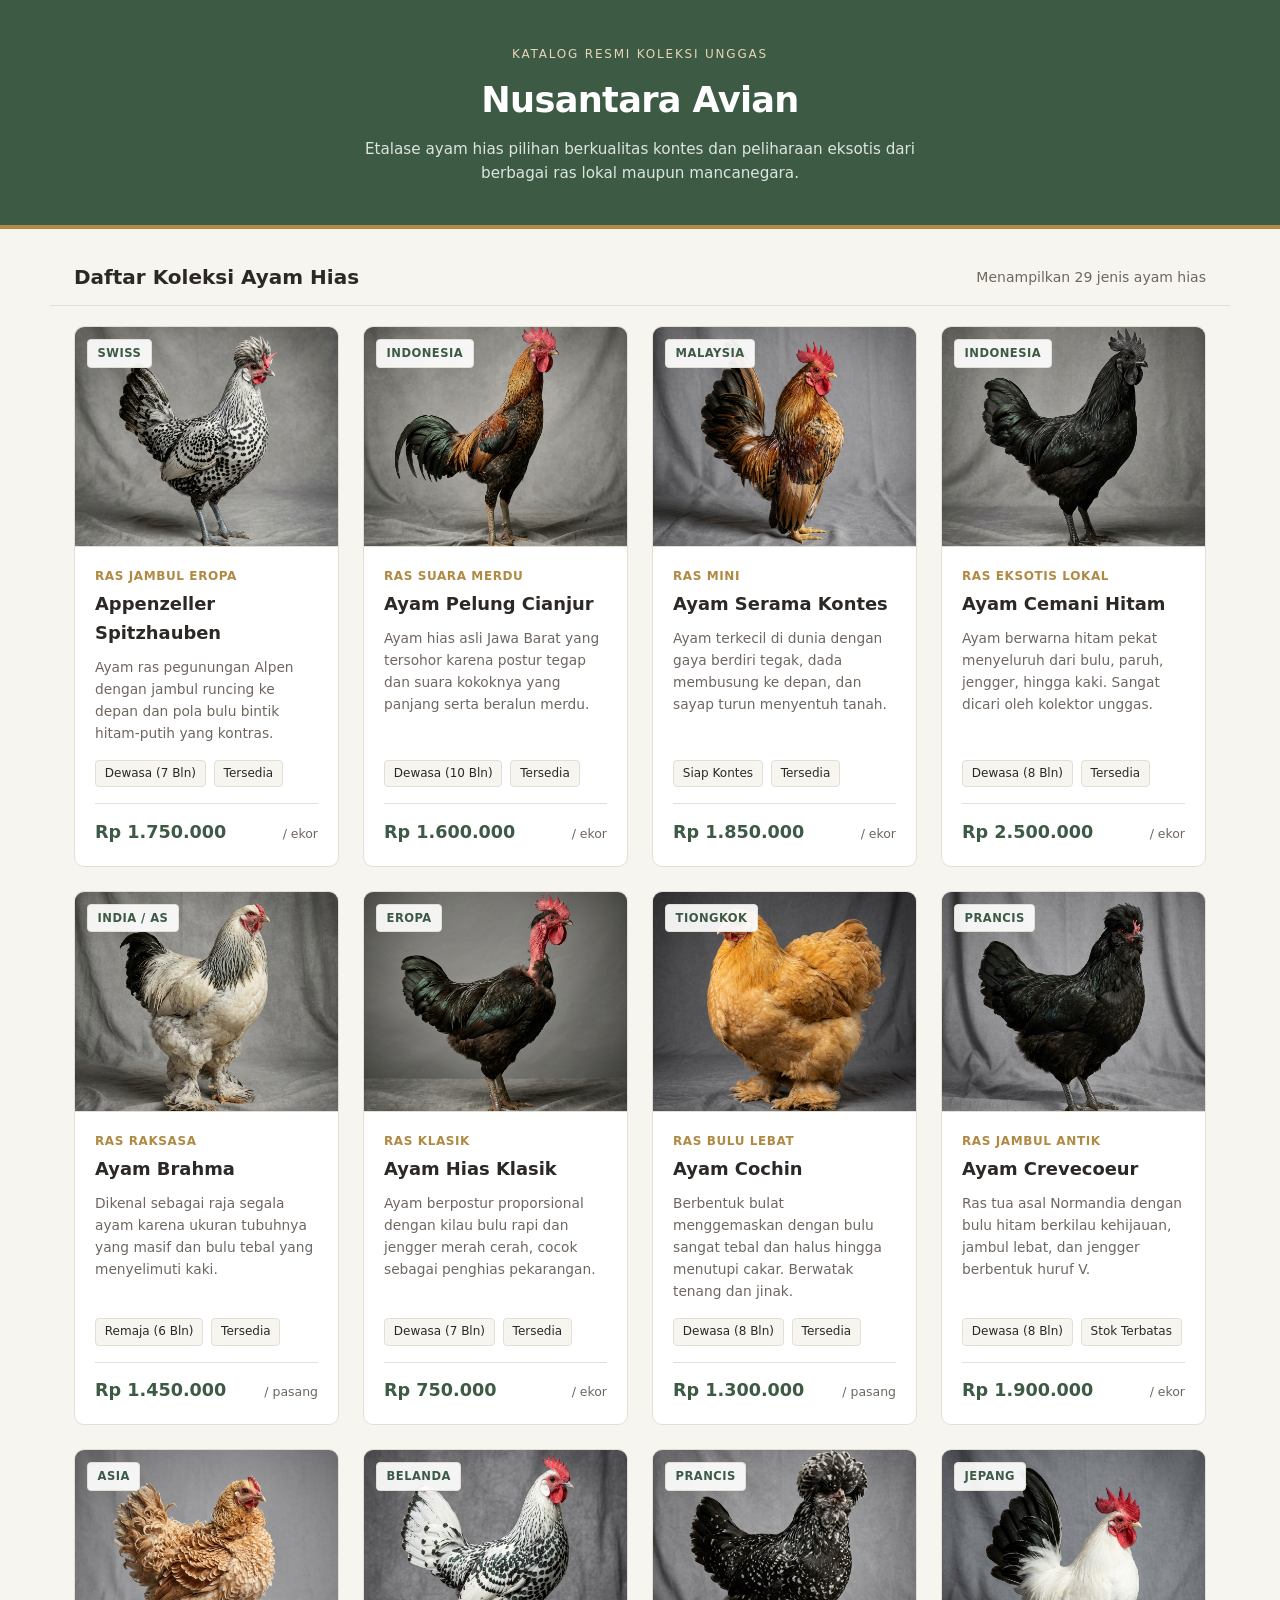
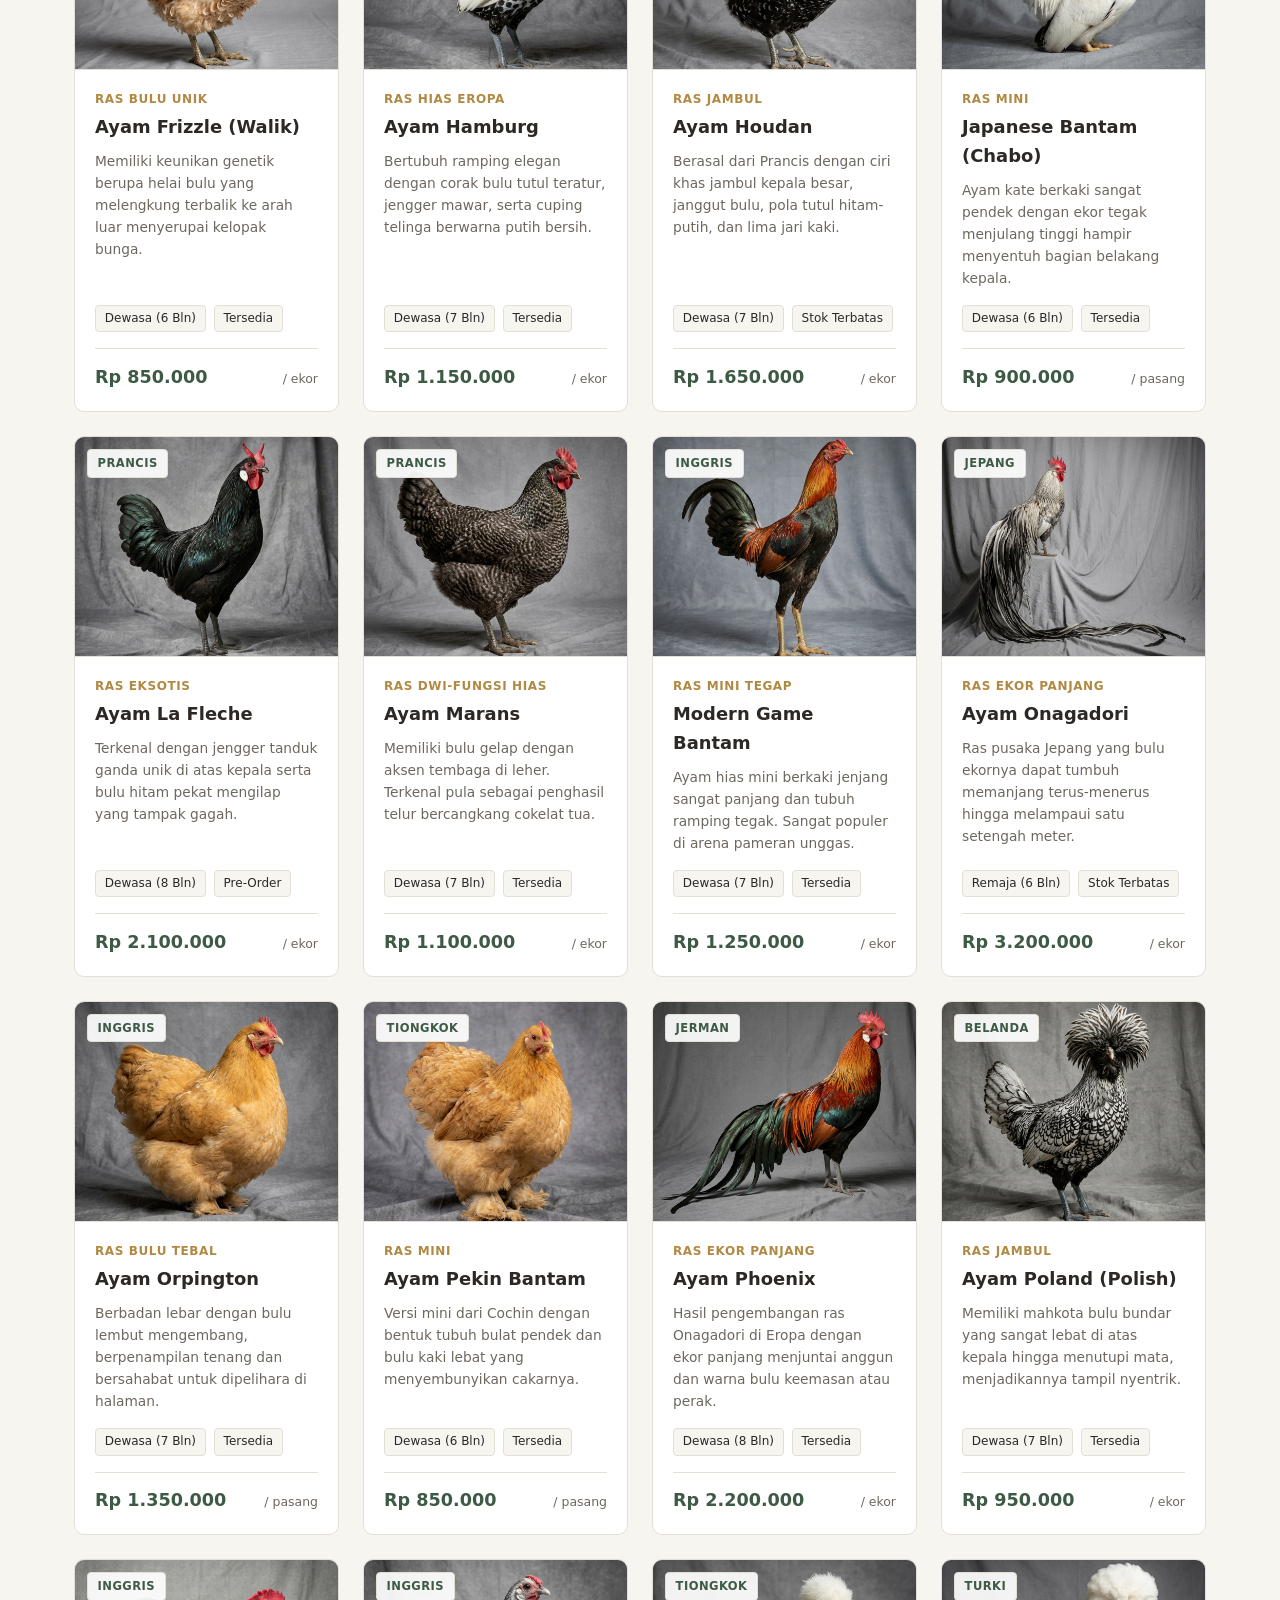
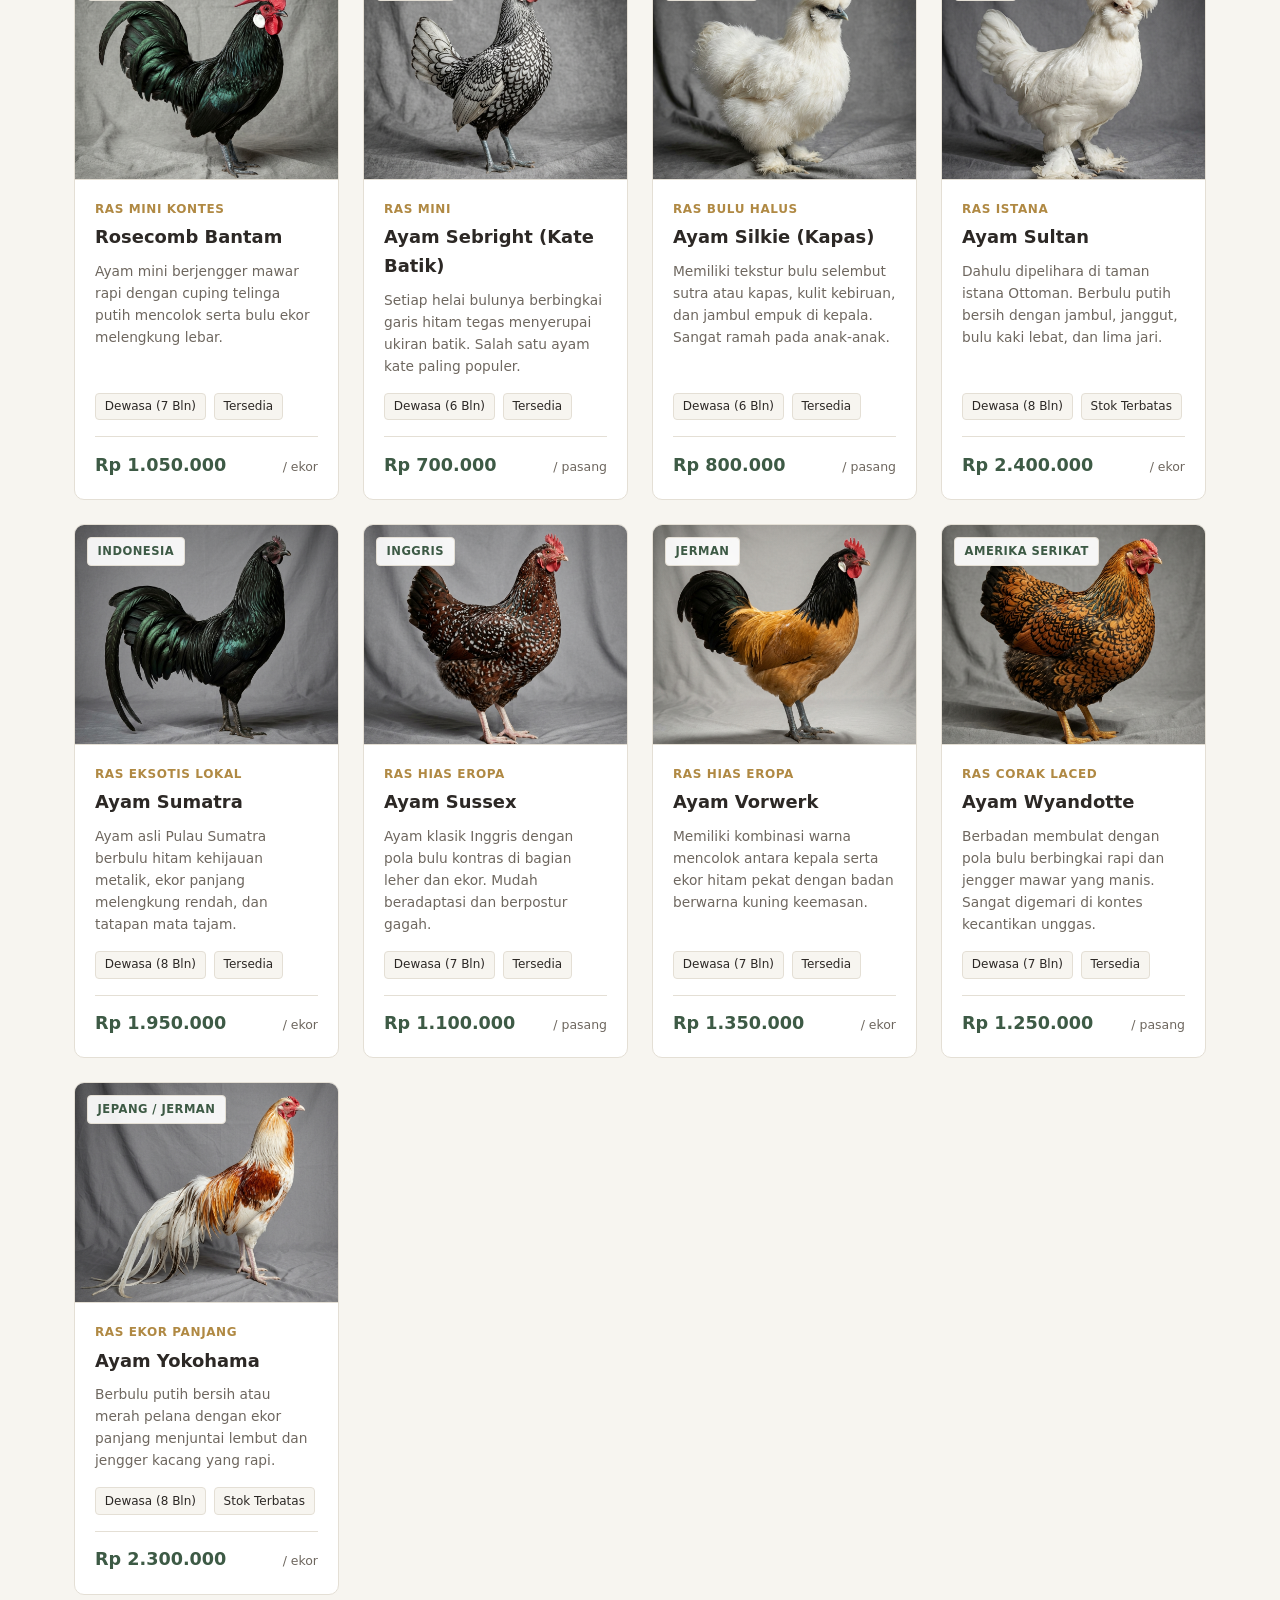
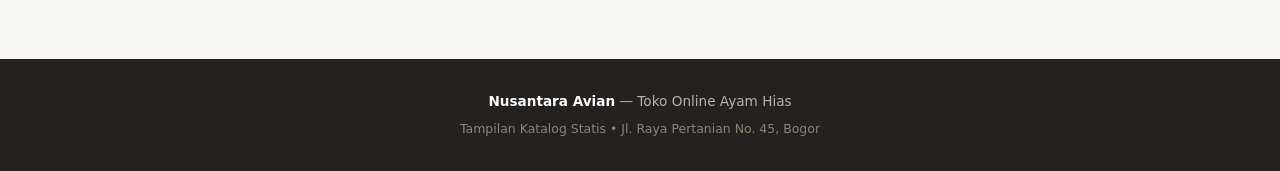
==== index.html @ 7c55c305 "Add files via upload" ====
<!DOCTYPE html>
<html lang="id">
<head>
  <meta charset="UTF-8">
  <meta name="viewport" content="width=device-width, initial-scale=1.0">
  <title>Nusantara Avian — Katalog Ayam Hias</title>
  <style>
    :root {
      --bg-page: #f7f5f0;
      --bg-card: #ffffff;
      --text-main: #2c2825;
      --text-muted: #6e675f;
      --accent: #3d5a45;
      --gold: #b08943;
      --border: #e4dfd5;
    }

    * {
      box-sizing: border-box;
      margin: 0;
      padding: 0;
    }

    body {
      font-family: system-ui, -apple-system, "Segoe UI", Roboto, Helvetica, Arial, sans-serif;
      background-color: var(--bg-page);
      color: var(--text-main);
      line-height: 1.6;
    }

    header {
      background-color: var(--accent);
      color: #ffffff;
      padding: 2.5rem 1.5rem;
      text-align: center;
      border-bottom: 4px solid var(--gold);
    }

    .brand-tag {
      display: inline-block;
      font-size: 0.75rem;
      letter-spacing: 0.15em;
      text-transform: uppercase;
      color: #e6d5b8;
      margin-bottom: 0.5rem;
    }

    header h1 {
      font-size: 2.2rem;
      font-weight: 700;
      letter-spacing: -0.02em;
      margin-bottom: 0.5rem;
    }

    header p {
      max-width: 620px;
      margin: 0 auto;
      font-size: 0.95rem;
      color: #dce5de;
    }

    .catalog-meta {
      max-width: 1180px;
      margin: 2rem auto 1.25rem;
      padding: 0 1.5rem 0.75rem;
      display: flex;
      justify-content: space-between;
      align-items: center;
      flex-wrap: wrap;
      gap: 0.5rem;
      border-bottom: 1px solid var(--border);
    }

    .catalog-meta h2 {
      font-size: 1.25rem;
      font-weight: 600;
      color: var(--text-main);
    }

    .catalog-count {
      font-size: 0.875rem;
      color: var(--text-muted);
    }

    main {
      max-width: 1180px;
      margin: 0 auto 4rem;
      padding: 0 1.5rem;
    }

    .catalog-grid {
      display: grid;
      grid-template-columns: repeat(auto-fill, minmax(260px, 1fr));
      gap: 1.5rem;
    }

    .card {
      background-color: var(--bg-card);
      border: 1px solid var(--border);
      border-radius: 10px;
      overflow: hidden;
      display: flex;
      flex-direction: column;
    }

    .card-image {
      height: 220px;
      background-color: #eceae4;
      position: relative;
      border-bottom: 1px solid var(--border);
      overflow: hidden;
    }

    .card-image img {
      width: 100%;
      height: 100%;
      object-fit: cover;
      object-position: center;
      display: block;
    }

    .badge-origin {
      position: absolute;
      top: 12px;
      left: 12px;
      background-color: rgba(255, 255, 255, 0.92);
      color: var(--accent);
      font-size: 0.72rem;
      font-weight: 600;
      padding: 0.25rem 0.6rem;
      border-radius: 4px;
      border: 1px solid var(--border);
      text-transform: uppercase;
      letter-spacing: 0.04em;
    }

    .card-body {
      padding: 1.25rem;
      display: flex;
      flex-direction: column;
      flex-grow: 1;
    }

    .card-category {
      font-size: 0.75rem;
      color: var(--gold);
      font-weight: 600;
      text-transform: uppercase;
      letter-spacing: 0.05em;
      margin-bottom: 0.25rem;
    }

    .card-title {
      font-size: 1.12rem;
      font-weight: 700;
      color: var(--text-main);
      margin-bottom: 0.5rem;
    }

    .card-desc {
      font-size: 0.86rem;
      color: var(--text-muted);
      margin-bottom: 1rem;
      flex-grow: 1;
    }

    .card-specs {
      display: flex;
      gap: 0.5rem;
      flex-wrap: wrap;
      margin-bottom: 1rem;
    }

    .spec-pill {
      font-size: 0.75rem;
      background-color: var(--bg-page);
      color: var(--text-main);
      padding: 0.2rem 0.55rem;
      border-radius: 4px;
      border: 1px solid var(--border);
    }

    .card-footer {
      padding-top: 0.85rem;
      border-top: 1px solid var(--border);
      display: flex;
      justify-content: space-between;
      align-items: baseline;
    }

    .price {
      font-size: 1.1rem;
      font-weight: 700;
      color: var(--accent);
    }

    .unit {
      font-size: 0.78rem;
      color: var(--text-muted);
    }

    footer {
      background-color: #24211e;
      color: #b8b2a8;
      text-align: center;
      padding: 2rem 1.5rem;
      font-size: 0.85rem;
    }

    footer strong {
      color: #ffffff;
    }

    .footer-note {
      margin-top: 0.4rem;
      font-size: 0.78rem;
      color: #8a8378;
    }
  </style>
</head>
<body>

  <header>
    <span class="brand-tag">Katalog Resmi Koleksi Unggas</span>
    <h1>Nusantara Avian</h1>
    <p>Etalase ayam hias pilihan berkualitas kontes dan peliharaan eksotis dari berbagai ras lokal maupun mancanegara.</p>
  </header>

  <section class="catalog-meta">
    <h2>Daftar Koleksi Ayam Hias</h2>
    <span class="catalog-count" id="total-produk"></span>
  </section>

  <main>
    <div class="catalog-grid" id="catalog-container"></div>
  </main>

  <footer>
    <p><strong>Nusantara Avian</strong> — Toko Online Ayam Hias</p>
    <p class="footer-note">Tampilan Katalog Statis &bull; Jl. Raya Pertanian No. 45, Bogor</p>
  </footer>

  <script>
    const daftarAyamHias = [
      {
        nama: "Appenzeller Spitzhauben",
        gambar: "ayam/Appenzeller_Spitzhauben_chicken_…_af2cc71d.jpg",
        kategori: "Ras Jambul Eropa",
        asal: "Swiss",
        deskripsi: "Ayam ras pegunungan Alpen dengan jambul runcing ke depan dan pola bulu bintik hitam-putih yang kontras.",
        usia: "Dewasa (7 Bln)",
        status: "Tersedia",
        harga: "Rp 1.750.000",
        satuan: "/ ekor"
      },
      {
        nama: "Ayam Pelung Cianjur",
        gambar: "ayam/Ayam_Pelung_chicken_standing_f7756c4a.jpg",
        kategori: "Ras Suara Merdu",
        asal: "Indonesia",
        deskripsi: "Ayam hias asli Jawa Barat yang tersohor karena postur tegap dan suara kokoknya yang panjang serta beralun merdu.",
        usia: "Dewasa (10 Bln)",
        status: "Tersedia",
        harga: "Rp 1.600.000",
        satuan: "/ ekor"
      },
      {
        nama: "Ayam Serama Kontes",
        gambar: "ayam/Ayam_Serama_chicken_standing_ba8f9659.jpg",
        kategori: "Ras Mini",
        asal: "Malaysia",
        deskripsi: "Ayam terkecil di dunia dengan gaya berdiri tegak, dada membusung ke depan, dan sayap turun menyentuh tanah.",
        usia: "Siap Kontes",
        status: "Tersedia",
        harga: "Rp 1.850.000",
        satuan: "/ ekor"
      },
      {
        nama: "Ayam Cemani Hitam",
        gambar: "ayam/Black_chicken_standing_on_backdrop_4228c0c0.jpg",
        kategori: "Ras Eksotis Lokal",
        asal: "Indonesia",
        deskripsi: "Ayam berwarna hitam pekat menyeluruh dari bulu, paruh, jengger, hingga kaki. Sangat dicari oleh kolektor unggas.",
        usia: "Dewasa (8 Bln)",
        status: "Tersedia",
        harga: "Rp 2.500.000",
        satuan: "/ ekor"
      },
      {
        nama: "Ayam Brahma",
        gambar: "ayam/Brahma_chicken_standing_on_backdrop_fe1221f3.jpg",
        kategori: "Ras Raksasa",
        asal: "India / AS",
        deskripsi: "Dikenal sebagai raja segala ayam karena ukuran tubuhnya yang masif dan bulu tebal yang menyelimuti kaki.",
        usia: "Remaja (6 Bln)",
        status: "Tersedia",
        harga: "Rp 1.450.000",
        satuan: "/ pasang"
      },
      {
        nama: "Ayam Hias Klasik",
        gambar: "ayam/Chicken_standing_on_gray_studio_be7f3653.jpg",
        kategori: "Ras Klasik",
        asal: "Eropa",
        deskripsi: "Ayam berpostur proporsional dengan kilau bulu rapi dan jengger merah cerah, cocok sebagai penghias pekarangan.",
        usia: "Dewasa (7 Bln)",
        status: "Tersedia",
        harga: "Rp 750.000",
        satuan: "/ ekor"
      },
      {
        nama: "Ayam Cochin",
        gambar: "ayam/Cochin_chicken_standing_on_backdrop_905aa861.jpg",
        kategori: "Ras Bulu Lebat",
        asal: "Tiongkok",
        deskripsi: "Berbentuk bulat menggemaskan dengan bulu sangat tebal dan halus hingga menutupi cakar. Berwatak tenang dan jinak.",
        usia: "Dewasa (8 Bln)",
        status: "Tersedia",
        harga: "Rp 1.300.000",
        satuan: "/ pasang"
      },
      {
        nama: "Ayam Crevecoeur",
        gambar: "ayam/Crevecoeur_chicken_standing_on_b…_36de6414.jpg",
        kategori: "Ras Jambul Antik",
        asal: "Prancis",
        deskripsi: "Ras tua asal Normandia dengan bulu hitam berkilau kehijauan, jambul lebat, dan jengger berbentuk huruf V.",
        usia: "Dewasa (8 Bln)",
        status: "Stok Terbatas",
        harga: "Rp 1.900.000",
        satuan: "/ ekor"
      },
      {
        nama: "Ayam Frizzle (Walik)",
        gambar: "ayam/Frizzle_chicken_standing_on_back…_ed36e7e8.jpg",
        kategori: "Ras Bulu Unik",
        asal: "Asia",
        deskripsi: "Memiliki keunikan genetik berupa helai bulu yang melengkung terbalik ke arah luar menyerupai kelopak bunga.",
        usia: "Dewasa (6 Bln)",
        status: "Tersedia",
        harga: "Rp 850.000",
        satuan: "/ ekor"
      },
      {
        nama: "Ayam Hamburg",
        gambar: "ayam/Hamburg_chicken_standing_on_back…_de2f0001.jpg",
        kategori: "Ras Hias Eropa",
        asal: "Belanda",
        deskripsi: "Bertubuh ramping elegan dengan corak bulu tutul teratur, jengger mawar, serta cuping telinga berwarna putih bersih.",
        usia: "Dewasa (7 Bln)",
        status: "Tersedia",
        harga: "Rp 1.150.000",
        satuan: "/ ekor"
      },
      {
        nama: "Ayam Houdan",
        gambar: "ayam/Houdan_chicken_standing_on_backdrop_fb39032b.jpg",
        kategori: "Ras Jambul",
        asal: "Prancis",
        deskripsi: "Berasal dari Prancis dengan ciri khas jambul kepala besar, janggut bulu, pola tutul hitam-putih, dan lima jari kaki.",
        usia: "Dewasa (7 Bln)",
        status: "Stok Terbatas",
        harga: "Rp 1.650.000",
        satuan: "/ ekor"
      },
      {
        nama: "Japanese Bantam (Chabo)",
        gambar: "ayam/Japanese_Bantam_chicken_standing_6a88c6fb.jpg",
        kategori: "Ras Mini",
        asal: "Jepang",
        deskripsi: "Ayam kate berkaki sangat pendek dengan ekor tegak menjulang tinggi hampir menyentuh bagian belakang kepala.",
        usia: "Dewasa (6 Bln)",
        status: "Tersedia",
        harga: "Rp 900.000",
        satuan: "/ pasang"
      },
      {
        nama: "Ayam La Fleche",
        gambar: "ayam/La_Fleche_chicken_standing_5fbf721d.jpg",
        kategori: "Ras Eksotis",
        asal: "Prancis",
        deskripsi: "Terkenal dengan jengger tanduk ganda unik di atas kepala serta bulu hitam pekat mengilap yang tampak gagah.",
        usia: "Dewasa (8 Bln)",
        status: "Pre-Order",
        harga: "Rp 2.100.000",
        satuan: "/ ekor"
      },
      {
        nama: "Ayam Marans",
        gambar: "ayam/Marans_chicken_standing_on_backdrop_28b52463.jpg",
        kategori: "Ras Dwi-Fungsi Hias",
        asal: "Prancis",
        deskripsi: "Memiliki bulu gelap dengan aksen tembaga di leher. Terkenal pula sebagai penghasil telur bercangkang cokelat tua.",
        usia: "Dewasa (7 Bln)",
        status: "Tersedia",
        harga: "Rp 1.100.000",
        satuan: "/ ekor"
      },
      {
        nama: "Modern Game Bantam",
        gambar: "ayam/Modern_Game_Bantam_chicken_standing_9685a430.jpg",
        kategori: "Ras Mini Tegap",
        asal: "Inggris",
        deskripsi: "Ayam hias mini berkaki jenjang sangat panjang dan tubuh ramping tegak. Sangat populer di arena pameran unggas.",
        usia: "Dewasa (7 Bln)",
        status: "Tersedia",
        harga: "Rp 1.250.000",
        satuan: "/ ekor"
      },
      {
        nama: "Ayam Onagadori",
        gambar: "ayam/Onagadori_chicken_standing_on_fa…_83a2c9fa.jpg",
        kategori: "Ras Ekor Panjang",
        asal: "Jepang",
        deskripsi: "Ras pusaka Jepang yang bulu ekornya dapat tumbuh memanjang terus-menerus hingga melampaui satu setengah meter.",
        usia: "Remaja (6 Bln)",
        status: "Stok Terbatas",
        harga: "Rp 3.200.000",
        satuan: "/ ekor"
      },
      {
        nama: "Ayam Orpington",
        gambar: "ayam/Orpington_chicken_standing_on_ba…_8b96f05b.jpg",
        kategori: "Ras Bulu Tebal",
        asal: "Inggris",
        deskripsi: "Berbadan lebar dengan bulu lembut mengembang, berpenampilan tenang dan bersahabat untuk dipelihara di halaman.",
        usia: "Dewasa (7 Bln)",
        status: "Tersedia",
        harga: "Rp 1.350.000",
        satuan: "/ pasang"
      },
      {
        nama: "Ayam Pekin Bantam",
        gambar: "ayam/Pekin_Bantam_chicken_standing_on…_c1134d13.jpg",
        kategori: "Ras Mini",
        asal: "Tiongkok",
        deskripsi: "Versi mini dari Cochin dengan bentuk tubuh bulat pendek dan bulu kaki lebat yang menyembunyikan cakarnya.",
        usia: "Dewasa (6 Bln)",
        status: "Tersedia",
        harga: "Rp 850.000",
        satuan: "/ pasang"
      },
      {
        nama: "Ayam Phoenix",
        gambar: "ayam/Phoenix_chicken_standing_on_back…_5ef1bb52.jpg",
        kategori: "Ras Ekor Panjang",
        asal: "Jerman",
        deskripsi: "Hasil pengembangan ras Onagadori di Eropa dengan ekor panjang menjuntai anggun dan warna bulu keemasan atau perak.",
        usia: "Dewasa (8 Bln)",
        status: "Tersedia",
        harga: "Rp 2.200.000",
        satuan: "/ ekor"
      },
      {
        nama: "Ayam Poland (Polish)",
        gambar: "ayam/Polish_chicken_standing_in_studio_a593227c.jpg",
        kategori: "Ras Jambul",
        asal: "Belanda",
        deskripsi: "Memiliki mahkota bulu bundar yang sangat lebat di atas kepala hingga menutupi mata, menjadikannya tampil nyentrik.",
        usia: "Dewasa (7 Bln)",
        status: "Tersedia",
        harga: "Rp 950.000",
        satuan: "/ ekor"
      },
      {
        nama: "Rosecomb Bantam",
        gambar: "ayam/Rosecomb_Bantam_chicken_standing_c63c8542.jpg",
        kategori: "Ras Mini Kontes",
        asal: "Inggris",
        deskripsi: "Ayam mini berjengger mawar rapi dengan cuping telinga putih mencolok serta bulu ekor melengkung lebar.",
        usia: "Dewasa (7 Bln)",
        status: "Tersedia",
        harga: "Rp 1.050.000",
        satuan: "/ ekor"
      },
      {
        nama: "Ayam Sebright (Kate Batik)",
        gambar: "ayam/Sebright_chicken_standing_in_studio_71a4eca2.jpg",
        kategori: "Ras Mini",
        asal: "Inggris",
        deskripsi: "Setiap helai bulunya berbingkai garis hitam tegas menyerupai ukiran batik. Salah satu ayam kate paling populer.",
        usia: "Dewasa (6 Bln)",
        status: "Tersedia",
        harga: "Rp 700.000",
        satuan: "/ pasang"
      },
      {
        nama: "Ayam Silkie (Kapas)",
        gambar: "ayam/Silkie_chicken_standing_on_backdrop_15c26f09.jpg",
        kategori: "Ras Bulu Halus",
        asal: "Tiongkok",
        deskripsi: "Memiliki tekstur bulu selembut sutra atau kapas, kulit kebiruan, dan jambul empuk di kepala. Sangat ramah pada anak-anak.",
        usia: "Dewasa (6 Bln)",
        status: "Tersedia",
        harga: "Rp 800.000",
        satuan: "/ pasang"
      },
      {
        nama: "Ayam Sultan",
        gambar: "ayam/Sultan_chicken_standing_on_backdrop_01b74826.jpg",
        kategori: "Ras Istana",
        asal: "Turki",
        deskripsi: "Dahulu dipelihara di taman istana Ottoman. Berbulu putih bersih dengan jambul, janggut, bulu kaki lebat, dan lima jari.",
        usia: "Dewasa (8 Bln)",
        status: "Stok Terbatas",
        harga: "Rp 2.400.000",
        satuan: "/ ekor"
      },
      {
        nama: "Ayam Sumatra",
        gambar: "ayam/Sumatra_chicken_standing_on_back…_a787cc5c.jpg",
        kategori: "Ras Eksotis Lokal",
        asal: "Indonesia",
        deskripsi: "Ayam asli Pulau Sumatra berbulu hitam kehijauan metalik, ekor panjang melengkung rendah, dan tatapan mata tajam.",
        usia: "Dewasa (8 Bln)",
        status: "Tersedia",
        harga: "Rp 1.950.000",
        satuan: "/ ekor"
      },
      {
        nama: "Ayam Sussex",
        gambar: "ayam/Sussex_chicken_standing_on_backdrop_4bb3b530.jpg",
        kategori: "Ras Hias Eropa",
        asal: "Inggris",
        deskripsi: "Ayam klasik Inggris dengan pola bulu kontras di bagian leher dan ekor. Mudah beradaptasi dan berpostur gagah.",
        usia: "Dewasa (7 Bln)",
        status: "Tersedia",
        harga: "Rp 1.100.000",
        satuan: "/ pasang"
      },
      {
        nama: "Ayam Vorwerk",
        gambar: "ayam/Vorwerk_chicken_standing_on_back…_4668ca3b.jpg",
        kategori: "Ras Hias Eropa",
        asal: "Jerman",
        deskripsi: "Memiliki kombinasi warna mencolok antara kepala serta ekor hitam pekat dengan badan berwarna kuning keemasan.",
        usia: "Dewasa (7 Bln)",
        status: "Tersedia",
        harga: "Rp 1.350.000",
        satuan: "/ ekor"
      },
      {
        nama: "Ayam Wyandotte",
        gambar: "ayam/Wyandotte_chicken_standing_on_ba…_cebf4e21.jpg",
        kategori: "Ras Corak Laced",
        asal: "Amerika Serikat",
        deskripsi: "Berbadan membulat dengan pola bulu berbingkai rapi dan jengger mawar yang manis. Sangat digemari di kontes kecantikan unggas.",
        usia: "Dewasa (7 Bln)",
        status: "Tersedia",
        harga: "Rp 1.250.000",
        satuan: "/ pasang"
      },
      {
        nama: "Ayam Yokohama",
        gambar: "ayam/Yokohama_chicken_standing_in_studio_70630eb0.jpg",
        kategori: "Ras Ekor Panjang",
        asal: "Jepang / Jerman",
        deskripsi: "Berbulu putih bersih atau merah pelana dengan ekor panjang menjuntai lembut dan jengger kacang yang rapi.",
        usia: "Dewasa (8 Bln)",
        status: "Stok Terbatas",
        harga: "Rp 2.300.000",
        satuan: "/ ekor"
      }
    ];

    function renderKatalog() {
      const container = document.getElementById("catalog-container");
      const totalLabel = document.getElementById("total-produk");

      totalLabel.textContent = `Menampilkan ${daftarAyamHias.length} jenis ayam hias`;

      const htmlCards = daftarAyamHias.map((item) => `
        <article class="card">
          <div class="card-image">
            <span class="badge-origin">${item.asal}</span>
            <img src="${item.gambar}" alt="${item.nama}" loading="lazy">
          </div>
          <div class="card-body">
            <span class="card-category">${item.kategori}</span>
            <h3 class="card-title">${item.nama}</h3>
            <p class="card-desc">${item.deskripsi}</p>
            <div class="card-specs">
              <span class="spec-pill">${item.usia}</span>
              <span class="spec-pill">${item.status}</span>
            </div>
            <div class="card-footer">
              <span class="price">${item.harga}</span>
              <span class="unit">${item.satuan}</span>
            </div>
          </div>
        </article>
      `).join("");

      container.innerHTML = htmlCards;
    }

    renderKatalog();
  </script>
</body>
</html>
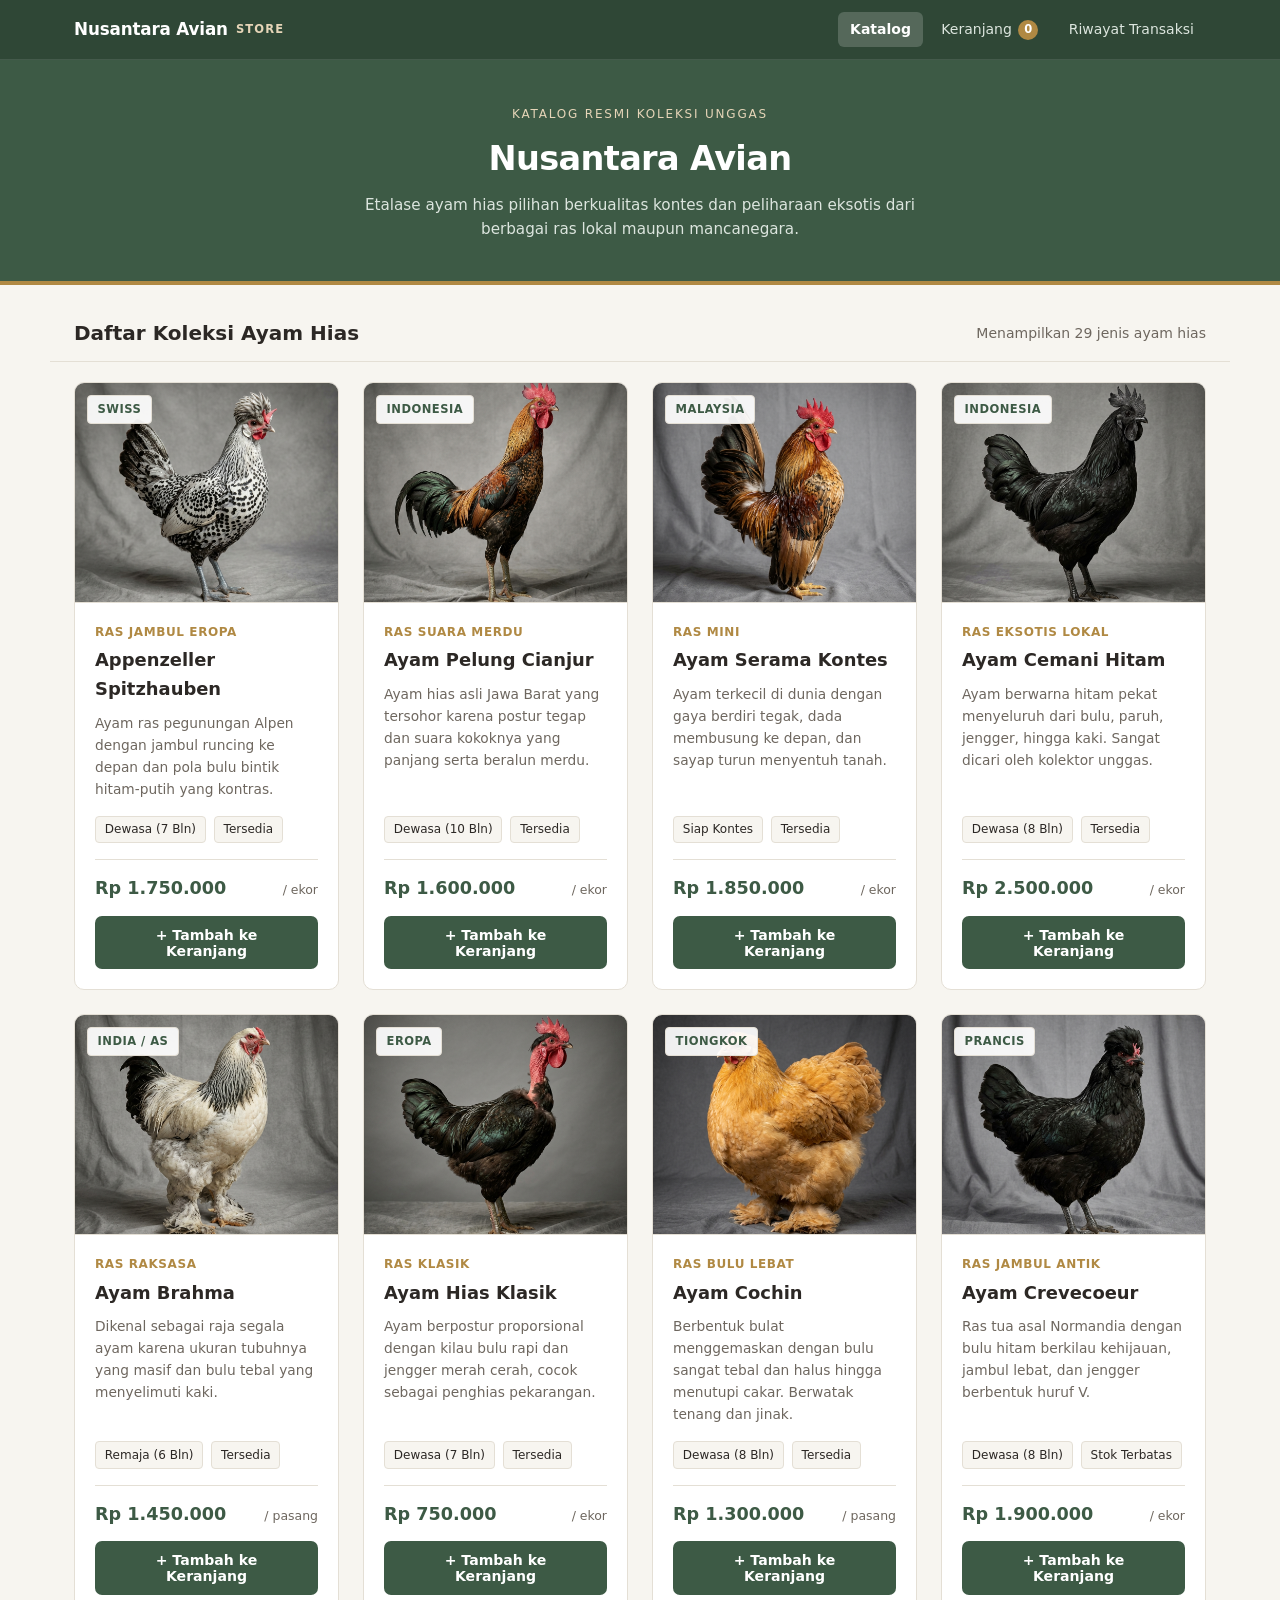
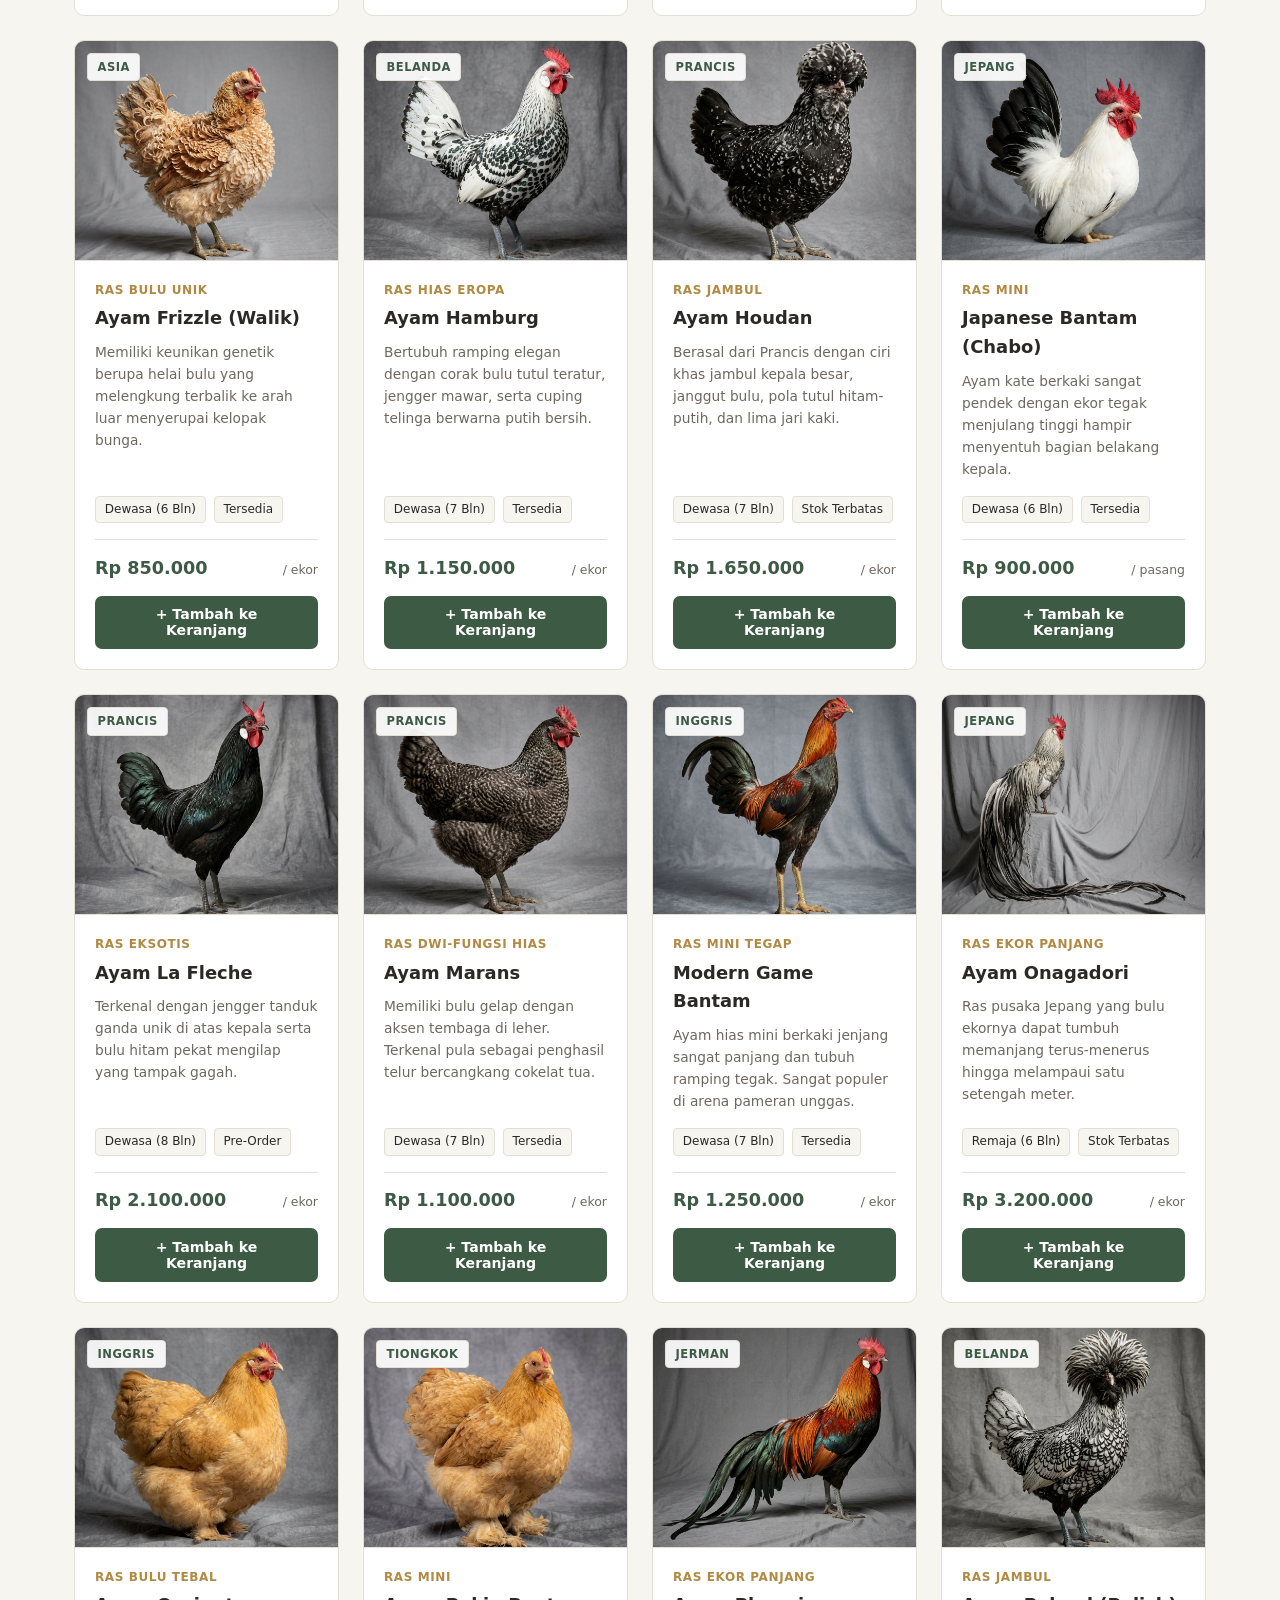
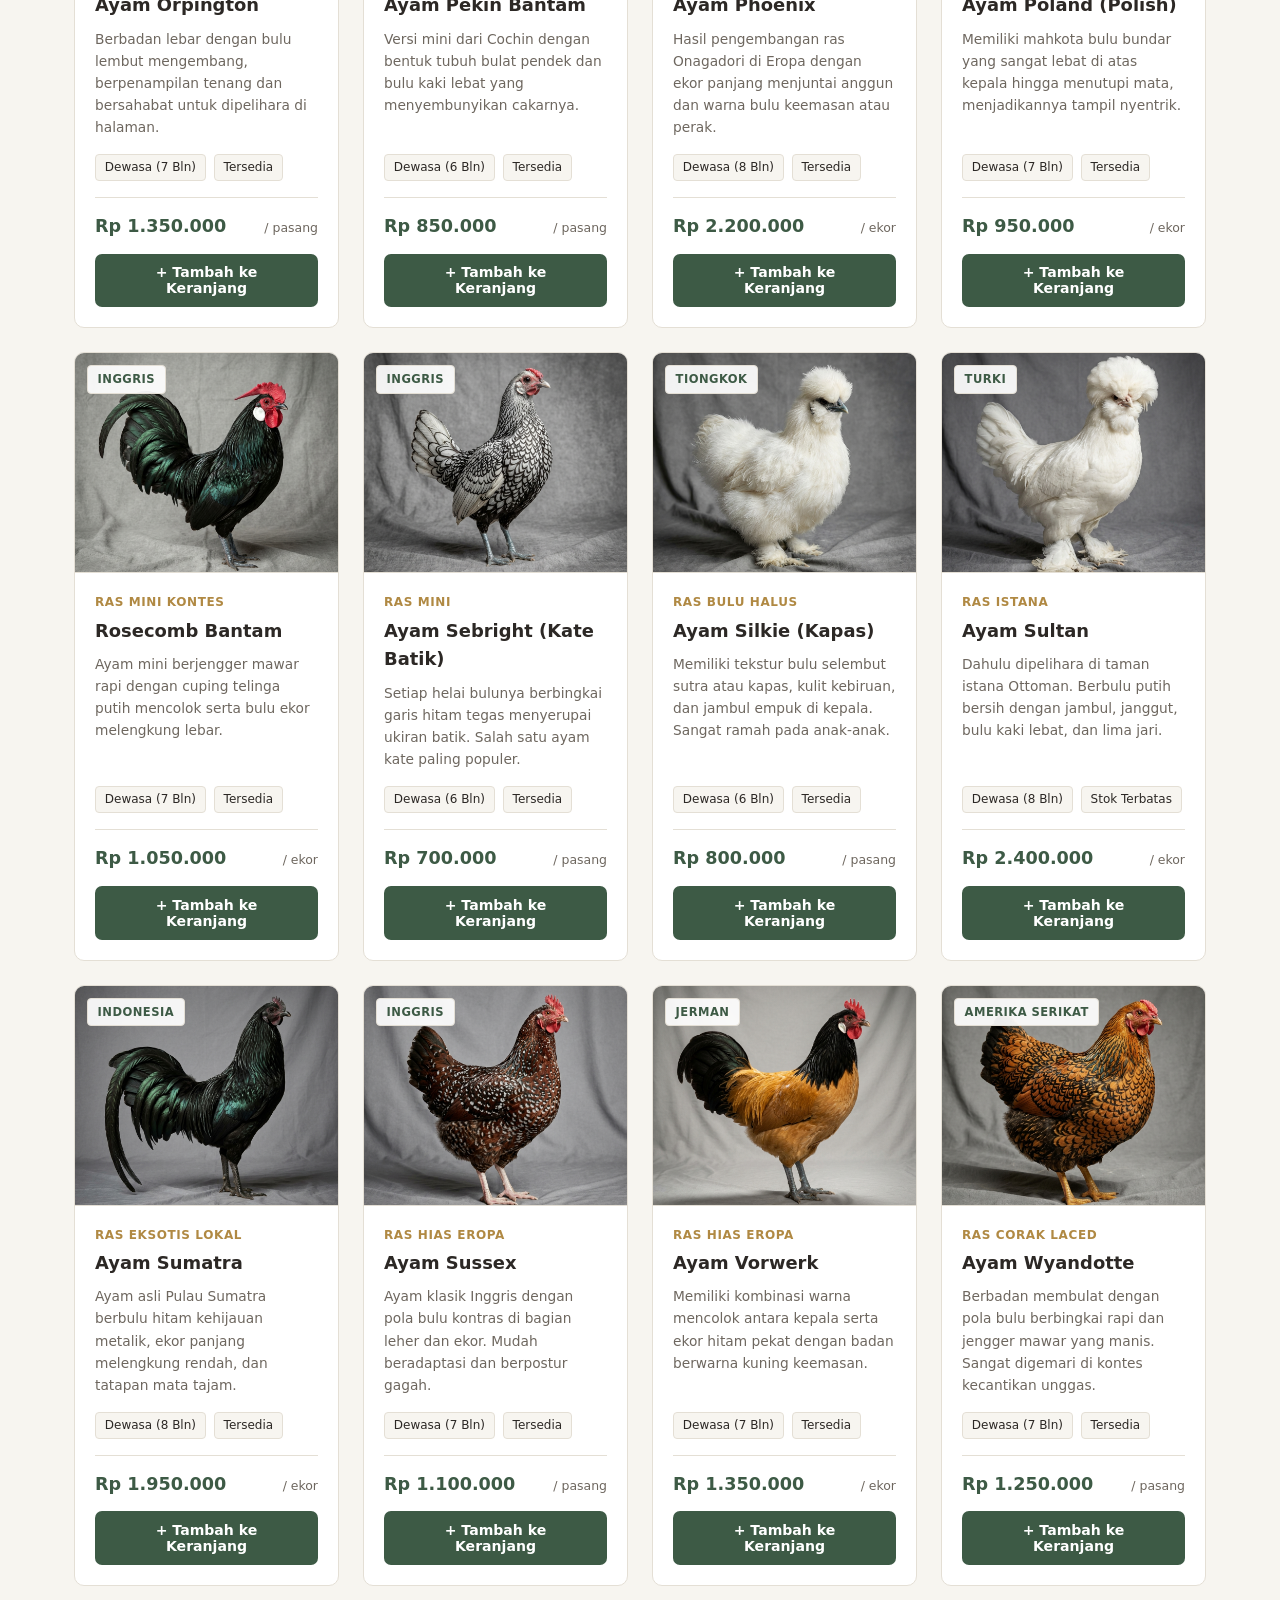
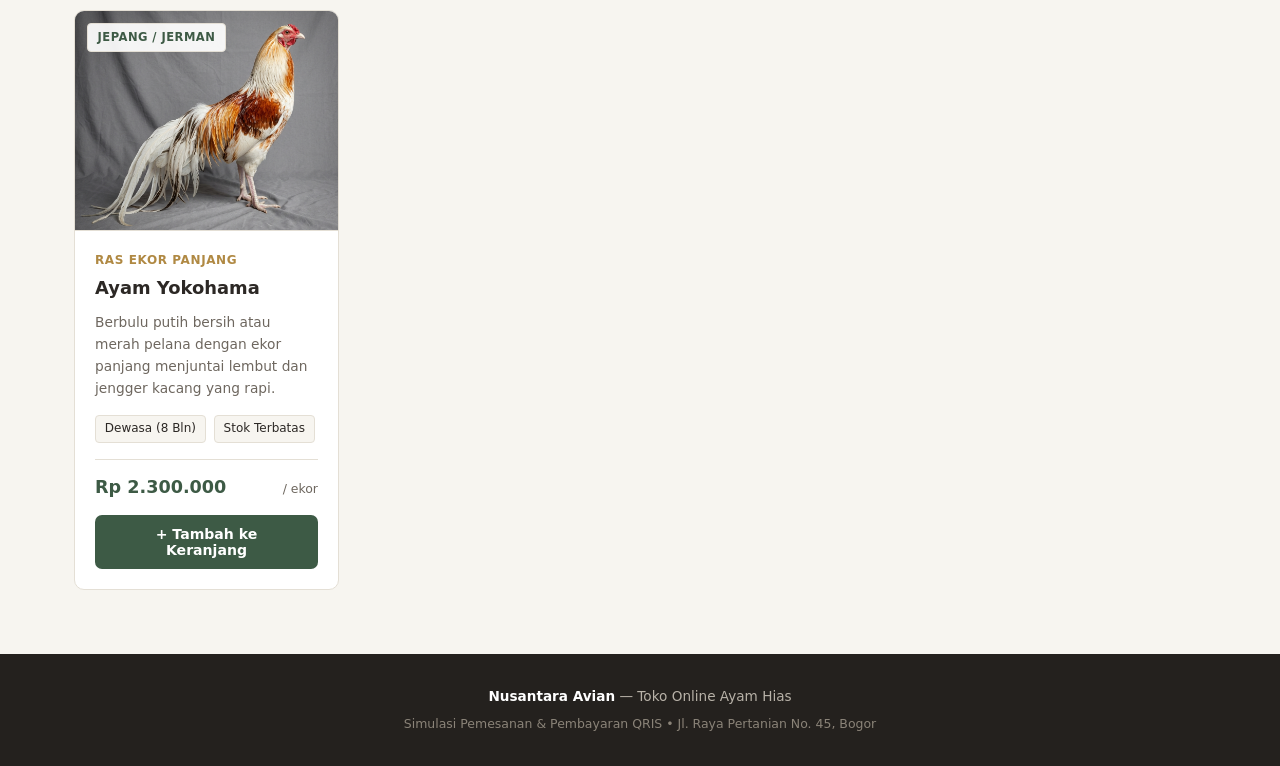
==== commit 11e8387f: "Add files via upload" ====
--- a/index.html
+++ b/index.html
@@ -4,223 +4,13 @@
   <meta charset="UTF-8">
   <meta name="viewport" content="width=device-width, initial-scale=1.0">
   <title>Nusantara Avian — Katalog Ayam Hias</title>
-  <style>
-    :root {
-      --bg-page: #f7f5f0;
-      --bg-card: #ffffff;
-      --text-main: #2c2825;
-      --text-muted: #6e675f;
-      --accent: #3d5a45;
-      --gold: #b08943;
-      --border: #e4dfd5;
-    }
-
-    * {
-      box-sizing: border-box;
-      margin: 0;
-      padding: 0;
-    }
-
-    body {
-      font-family: system-ui, -apple-system, "Segoe UI", Roboto, Helvetica, Arial, sans-serif;
-      background-color: var(--bg-page);
-      color: var(--text-main);
-      line-height: 1.6;
-    }
-
-    header {
-      background-color: var(--accent);
-      color: #ffffff;
-      padding: 2.5rem 1.5rem;
-      text-align: center;
-      border-bottom: 4px solid var(--gold);
-    }
-
-    .brand-tag {
-      display: inline-block;
-      font-size: 0.75rem;
-      letter-spacing: 0.15em;
-      text-transform: uppercase;
-      color: #e6d5b8;
-      margin-bottom: 0.5rem;
-    }
-
-    header h1 {
-      font-size: 2.2rem;
-      font-weight: 700;
-      letter-spacing: -0.02em;
-      margin-bottom: 0.5rem;
-    }
-
-    header p {
-      max-width: 620px;
-      margin: 0 auto;
-      font-size: 0.95rem;
-      color: #dce5de;
-    }
-
-    .catalog-meta {
-      max-width: 1180px;
-      margin: 2rem auto 1.25rem;
-      padding: 0 1.5rem 0.75rem;
-      display: flex;
-      justify-content: space-between;
-      align-items: center;
-      flex-wrap: wrap;
-      gap: 0.5rem;
-      border-bottom: 1px solid var(--border);
-    }
-
-    .catalog-meta h2 {
-      font-size: 1.25rem;
-      font-weight: 600;
-      color: var(--text-main);
-    }
-
-    .catalog-count {
-      font-size: 0.875rem;
-      color: var(--text-muted);
-    }
-
-    main {
-      max-width: 1180px;
-      margin: 0 auto 4rem;
-      padding: 0 1.5rem;
-    }
-
-    .catalog-grid {
-      display: grid;
-      grid-template-columns: repeat(auto-fill, minmax(260px, 1fr));
-      gap: 1.5rem;
-    }
-
-    .card {
-      background-color: var(--bg-card);
-      border: 1px solid var(--border);
-      border-radius: 10px;
-      overflow: hidden;
-      display: flex;
-      flex-direction: column;
-    }
-
-    .card-image {
-      height: 220px;
-      background-color: #eceae4;
-      position: relative;
-      border-bottom: 1px solid var(--border);
-      overflow: hidden;
-    }
-
-    .card-image img {
-      width: 100%;
-      height: 100%;
-      object-fit: cover;
-      object-position: center;
-      display: block;
-    }
-
-    .badge-origin {
-      position: absolute;
-      top: 12px;
-      left: 12px;
-      background-color: rgba(255, 255, 255, 0.92);
-      color: var(--accent);
-      font-size: 0.72rem;
-      font-weight: 600;
-      padding: 0.25rem 0.6rem;
-      border-radius: 4px;
-      border: 1px solid var(--border);
-      text-transform: uppercase;
-      letter-spacing: 0.04em;
-    }
-
-    .card-body {
-      padding: 1.25rem;
-      display: flex;
-      flex-direction: column;
-      flex-grow: 1;
-    }
-
-    .card-category {
-      font-size: 0.75rem;
-      color: var(--gold);
-      font-weight: 600;
-      text-transform: uppercase;
-      letter-spacing: 0.05em;
-      margin-bottom: 0.25rem;
-    }
-
-    .card-title {
-      font-size: 1.12rem;
-      font-weight: 700;
-      color: var(--text-main);
-      margin-bottom: 0.5rem;
-    }
-
-    .card-desc {
-      font-size: 0.86rem;
-      color: var(--text-muted);
-      margin-bottom: 1rem;
-      flex-grow: 1;
-    }
-
-    .card-specs {
-      display: flex;
-      gap: 0.5rem;
-      flex-wrap: wrap;
-      margin-bottom: 1rem;
-    }
-
-    .spec-pill {
-      font-size: 0.75rem;
-      background-color: var(--bg-page);
-      color: var(--text-main);
-      padding: 0.2rem 0.55rem;
-      border-radius: 4px;
-      border: 1px solid var(--border);
-    }
-
-    .card-footer {
-      padding-top: 0.85rem;
-      border-top: 1px solid var(--border);
-      display: flex;
-      justify-content: space-between;
-      align-items: baseline;
-    }
-
-    .price {
-      font-size: 1.1rem;
-      font-weight: 700;
-      color: var(--accent);
-    }
-
-    .unit {
-      font-size: 0.78rem;
-      color: var(--text-muted);
-    }
-
-    footer {
-      background-color: #24211e;
-      color: #b8b2a8;
-      text-align: center;
-      padding: 2rem 1.5rem;
-      font-size: 0.85rem;
-    }
-
-    footer strong {
-      color: #ffffff;
-    }
-
-    .footer-note {
-      margin-top: 0.4rem;
-      font-size: 0.78rem;
-      color: #8a8378;
-    }
-  </style>
+  <link rel="stylesheet" href="style.css">
 </head>
 <body>
 
-  <header>
+  <div id="site-topbar"></div>
+
+  <header class="hero">
     <span class="brand-tag">Katalog Resmi Koleksi Unggas</span>
     <h1>Nusantara Avian</h1>
     <p>Etalase ayam hias pilihan berkualitas kontes dan peliharaan eksotis dari berbagai ras lokal maupun mancanegara.</p>
@@ -231,370 +21,86 @@
     <span class="catalog-count" id="total-produk"></span>
   </section>
 
-  <main>
+  <main class="catalog-main">
     <div class="catalog-grid" id="catalog-container"></div>
   </main>
 
   <footer>
     <p><strong>Nusantara Avian</strong> — Toko Online Ayam Hias</p>
-    <p class="footer-note">Tampilan Katalog Statis &bull; Jl. Raya Pertanian No. 45, Bogor</p>
+    <p class="footer-note">Simulasi Pemesanan &amp; Pembayaran QRIS &bull; Jl. Raya Pertanian No. 45, Bogor</p>
   </footer>
 
+  <script src="app.js"></script>
   <script>
-    const daftarAyamHias = [
-      {
-        nama: "Appenzeller Spitzhauben",
-        gambar: "ayam/Appenzeller_Spitzhauben_chicken_…_af2cc71d.jpg",
-        kategori: "Ras Jambul Eropa",
-        asal: "Swiss",
-        deskripsi: "Ayam ras pegunungan Alpen dengan jambul runcing ke depan dan pola bulu bintik hitam-putih yang kontras.",
-        usia: "Dewasa (7 Bln)",
-        status: "Tersedia",
-        harga: "Rp 1.750.000",
-        satuan: "/ ekor"
-      },
-      {
-        nama: "Ayam Pelung Cianjur",
-        gambar: "ayam/Ayam_Pelung_chicken_standing_f7756c4a.jpg",
-        kategori: "Ras Suara Merdu",
-        asal: "Indonesia",
-        deskripsi: "Ayam hias asli Jawa Barat yang tersohor karena postur tegap dan suara kokoknya yang panjang serta beralun merdu.",
-        usia: "Dewasa (10 Bln)",
-        status: "Tersedia",
-        harga: "Rp 1.600.000",
-        satuan: "/ ekor"
-      },
-      {
-        nama: "Ayam Serama Kontes",
-        gambar: "ayam/Ayam_Serama_chicken_standing_ba8f9659.jpg",
-        kategori: "Ras Mini",
-        asal: "Malaysia",
-        deskripsi: "Ayam terkecil di dunia dengan gaya berdiri tegak, dada membusung ke depan, dan sayap turun menyentuh tanah.",
-        usia: "Siap Kontes",
-        status: "Tersedia",
-        harga: "Rp 1.850.000",
-        satuan: "/ ekor"
-      },
-      {
-        nama: "Ayam Cemani Hitam",
-        gambar: "ayam/Black_chicken_standing_on_backdrop_4228c0c0.jpg",
-        kategori: "Ras Eksotis Lokal",
-        asal: "Indonesia",
-        deskripsi: "Ayam berwarna hitam pekat menyeluruh dari bulu, paruh, jengger, hingga kaki. Sangat dicari oleh kolektor unggas.",
-        usia: "Dewasa (8 Bln)",
-        status: "Tersedia",
-        harga: "Rp 2.500.000",
-        satuan: "/ ekor"
-      },
-      {
-        nama: "Ayam Brahma",
-        gambar: "ayam/Brahma_chicken_standing_on_backdrop_fe1221f3.jpg",
-        kategori: "Ras Raksasa",
-        asal: "India / AS",
-        deskripsi: "Dikenal sebagai raja segala ayam karena ukuran tubuhnya yang masif dan bulu tebal yang menyelimuti kaki.",
-        usia: "Remaja (6 Bln)",
-        status: "Tersedia",
-        harga: "Rp 1.450.000",
-        satuan: "/ pasang"
-      },
-      {
-        nama: "Ayam Hias Klasik",
-        gambar: "ayam/Chicken_standing_on_gray_studio_be7f3653.jpg",
-        kategori: "Ras Klasik",
-        asal: "Eropa",
-        deskripsi: "Ayam berpostur proporsional dengan kilau bulu rapi dan jengger merah cerah, cocok sebagai penghias pekarangan.",
-        usia: "Dewasa (7 Bln)",
-        status: "Tersedia",
-        harga: "Rp 750.000",
-        satuan: "/ ekor"
-      },
-      {
-        nama: "Ayam Cochin",
-        gambar: "ayam/Cochin_chicken_standing_on_backdrop_905aa861.jpg",
-        kategori: "Ras Bulu Lebat",
-        asal: "Tiongkok",
-        deskripsi: "Berbentuk bulat menggemaskan dengan bulu sangat tebal dan halus hingga menutupi cakar. Berwatak tenang dan jinak.",
-        usia: "Dewasa (8 Bln)",
-        status: "Tersedia",
-        harga: "Rp 1.300.000",
-        satuan: "/ pasang"
-      },
-      {
-        nama: "Ayam Crevecoeur",
-        gambar: "ayam/Crevecoeur_chicken_standing_on_b…_36de6414.jpg",
-        kategori: "Ras Jambul Antik",
-        asal: "Prancis",
-        deskripsi: "Ras tua asal Normandia dengan bulu hitam berkilau kehijauan, jambul lebat, dan jengger berbentuk huruf V.",
-        usia: "Dewasa (8 Bln)",
-        status: "Stok Terbatas",
-        harga: "Rp 1.900.000",
-        satuan: "/ ekor"
-      },
-      {
-        nama: "Ayam Frizzle (Walik)",
-        gambar: "ayam/Frizzle_chicken_standing_on_back…_ed36e7e8.jpg",
-        kategori: "Ras Bulu Unik",
-        asal: "Asia",
-        deskripsi: "Memiliki keunikan genetik berupa helai bulu yang melengkung terbalik ke arah luar menyerupai kelopak bunga.",
-        usia: "Dewasa (6 Bln)",
-        status: "Tersedia",
-        harga: "Rp 850.000",
-        satuan: "/ ekor"
-      },
-      {
-        nama: "Ayam Hamburg",
-        gambar: "ayam/Hamburg_chicken_standing_on_back…_de2f0001.jpg",
-        kategori: "Ras Hias Eropa",
-        asal: "Belanda",
-        deskripsi: "Bertubuh ramping elegan dengan corak bulu tutul teratur, jengger mawar, serta cuping telinga berwarna putih bersih.",
-        usia: "Dewasa (7 Bln)",
-        status: "Tersedia",
-        harga: "Rp 1.150.000",
-        satuan: "/ ekor"
-      },
-      {
-        nama: "Ayam Houdan",
-        gambar: "ayam/Houdan_chicken_standing_on_backdrop_fb39032b.jpg",
-        kategori: "Ras Jambul",
-        asal: "Prancis",
-        deskripsi: "Berasal dari Prancis dengan ciri khas jambul kepala besar, janggut bulu, pola tutul hitam-putih, dan lima jari kaki.",
-        usia: "Dewasa (7 Bln)",
-        status: "Stok Terbatas",
-        harga: "Rp 1.650.000",
-        satuan: "/ ekor"
-      },
-      {
-        nama: "Japanese Bantam (Chabo)",
-        gambar: "ayam/Japanese_Bantam_chicken_standing_6a88c6fb.jpg",
-        kategori: "Ras Mini",
-        asal: "Jepang",
-        deskripsi: "Ayam kate berkaki sangat pendek dengan ekor tegak menjulang tinggi hampir menyentuh bagian belakang kepala.",
-        usia: "Dewasa (6 Bln)",
-        status: "Tersedia",
-        harga: "Rp 900.000",
-        satuan: "/ pasang"
-      },
-      {
-        nama: "Ayam La Fleche",
-        gambar: "ayam/La_Fleche_chicken_standing_5fbf721d.jpg",
-        kategori: "Ras Eksotis",
-        asal: "Prancis",
-        deskripsi: "Terkenal dengan jengger tanduk ganda unik di atas kepala serta bulu hitam pekat mengilap yang tampak gagah.",
-        usia: "Dewasa (8 Bln)",
-        status: "Pre-Order",
-        harga: "Rp 2.100.000",
-        satuan: "/ ekor"
-      },
-      {
-        nama: "Ayam Marans",
-        gambar: "ayam/Marans_chicken_standing_on_backdrop_28b52463.jpg",
-        kategori: "Ras Dwi-Fungsi Hias",
-        asal: "Prancis",
-        deskripsi: "Memiliki bulu gelap dengan aksen tembaga di leher. Terkenal pula sebagai penghasil telur bercangkang cokelat tua.",
-        usia: "Dewasa (7 Bln)",
-        status: "Tersedia",
-        harga: "Rp 1.100.000",
-        satuan: "/ ekor"
-      },
-      {
-        nama: "Modern Game Bantam",
-        gambar: "ayam/Modern_Game_Bantam_chicken_standing_9685a430.jpg",
-        kategori: "Ras Mini Tegap",
-        asal: "Inggris",
-        deskripsi: "Ayam hias mini berkaki jenjang sangat panjang dan tubuh ramping tegak. Sangat populer di arena pameran unggas.",
-        usia: "Dewasa (7 Bln)",
-        status: "Tersedia",
-        harga: "Rp 1.250.000",
-        satuan: "/ ekor"
-      },
-      {
-        nama: "Ayam Onagadori",
-        gambar: "ayam/Onagadori_chicken_standing_on_fa…_83a2c9fa.jpg",
-        kategori: "Ras Ekor Panjang",
-        asal: "Jepang",
-        deskripsi: "Ras pusaka Jepang yang bulu ekornya dapat tumbuh memanjang terus-menerus hingga melampaui satu setengah meter.",
-        usia: "Remaja (6 Bln)",
-        status: "Stok Terbatas",
-        harga: "Rp 3.200.000",
-        satuan: "/ ekor"
-      },
-      {
-        nama: "Ayam Orpington",
-        gambar: "ayam/Orpington_chicken_standing_on_ba…_8b96f05b.jpg",
-        kategori: "Ras Bulu Tebal",
-        asal: "Inggris",
-        deskripsi: "Berbadan lebar dengan bulu lembut mengembang, berpenampilan tenang dan bersahabat untuk dipelihara di halaman.",
-        usia: "Dewasa (7 Bln)",
-        status: "Tersedia",
-        harga: "Rp 1.350.000",
-        satuan: "/ pasang"
-      },
-      {
-        nama: "Ayam Pekin Bantam",
-        gambar: "ayam/Pekin_Bantam_chicken_standing_on…_c1134d13.jpg",
-        kategori: "Ras Mini",
-        asal: "Tiongkok",
-        deskripsi: "Versi mini dari Cochin dengan bentuk tubuh bulat pendek dan bulu kaki lebat yang menyembunyikan cakarnya.",
-        usia: "Dewasa (6 Bln)",
-        status: "Tersedia",
-        harga: "Rp 850.000",
-        satuan: "/ pasang"
-      },
-      {
-        nama: "Ayam Phoenix",
-        gambar: "ayam/Phoenix_chicken_standing_on_back…_5ef1bb52.jpg",
-        kategori: "Ras Ekor Panjang",
-        asal: "Jerman",
-        deskripsi: "Hasil pengembangan ras Onagadori di Eropa dengan ekor panjang menjuntai anggun dan warna bulu keemasan atau perak.",
-        usia: "Dewasa (8 Bln)",
-        status: "Tersedia",
-        harga: "Rp 2.200.000",
-        satuan: "/ ekor"
-      },
-      {
-        nama: "Ayam Poland (Polish)",
-        gambar: "ayam/Polish_chicken_standing_in_studio_a593227c.jpg",
-        kategori: "Ras Jambul",
-        asal: "Belanda",
-        deskripsi: "Memiliki mahkota bulu bundar yang sangat lebat di atas kepala hingga menutupi mata, menjadikannya tampil nyentrik.",
-        usia: "Dewasa (7 Bln)",
-        status: "Tersedia",
-        harga: "Rp 950.000",
-        satuan: "/ ekor"
-      },
-      {
-        nama: "Rosecomb Bantam",
-        gambar: "ayam/Rosecomb_Bantam_chicken_standing_c63c8542.jpg",
-        kategori: "Ras Mini Kontes",
-        asal: "Inggris",
-        deskripsi: "Ayam mini berjengger mawar rapi dengan cuping telinga putih mencolok serta bulu ekor melengkung lebar.",
-        usia: "Dewasa (7 Bln)",
-        status: "Tersedia",
-        harga: "Rp 1.050.000",
-        satuan: "/ ekor"
-      },
-      {
-        nama: "Ayam Sebright (Kate Batik)",
-        gambar: "ayam/Sebright_chicken_standing_in_studio_71a4eca2.jpg",
-        kategori: "Ras Mini",
-        asal: "Inggris",
-        deskripsi: "Setiap helai bulunya berbingkai garis hitam tegas menyerupai ukiran batik. Salah satu ayam kate paling populer.",
-        usia: "Dewasa (6 Bln)",
-        status: "Tersedia",
-        harga: "Rp 700.000",
-        satuan: "/ pasang"
-      },
-      {
-        nama: "Ayam Silkie (Kapas)",
-        gambar: "ayam/Silkie_chicken_standing_on_backdrop_15c26f09.jpg",
-        kategori: "Ras Bulu Halus",
-        asal: "Tiongkok",
-        deskripsi: "Memiliki tekstur bulu selembut sutra atau kapas, kulit kebiruan, dan jambul empuk di kepala. Sangat ramah pada anak-anak.",
-        usia: "Dewasa (6 Bln)",
-        status: "Tersedia",
-        harga: "Rp 800.000",
-        satuan: "/ pasang"
-      },
-      {
-        nama: "Ayam Sultan",
-        gambar: "ayam/Sultan_chicken_standing_on_backdrop_01b74826.jpg",
-        kategori: "Ras Istana",
-        asal: "Turki",
-        deskripsi: "Dahulu dipelihara di taman istana Ottoman. Berbulu putih bersih dengan jambul, janggut, bulu kaki lebat, dan lima jari.",
-        usia: "Dewasa (8 Bln)",
-        status: "Stok Terbatas",
-        harga: "Rp 2.400.000",
-        satuan: "/ ekor"
-      },
-      {
-        nama: "Ayam Sumatra",
-        gambar: "ayam/Sumatra_chicken_standing_on_back…_a787cc5c.jpg",
-        kategori: "Ras Eksotis Lokal",
-        asal: "Indonesia",
-        deskripsi: "Ayam asli Pulau Sumatra berbulu hitam kehijauan metalik, ekor panjang melengkung rendah, dan tatapan mata tajam.",
-        usia: "Dewasa (8 Bln)",
-        status: "Tersedia",
-        harga: "Rp 1.950.000",
-        satuan: "/ ekor"
-      },
-      {
-        nama: "Ayam Sussex",
-        gambar: "ayam/Sussex_chicken_standing_on_backdrop_4bb3b530.jpg",
-        kategori: "Ras Hias Eropa",
-        asal: "Inggris",
-        deskripsi: "Ayam klasik Inggris dengan pola bulu kontras di bagian leher dan ekor. Mudah beradaptasi dan berpostur gagah.",
-        usia: "Dewasa (7 Bln)",
-        status: "Tersedia",
-        harga: "Rp 1.100.000",
-        satuan: "/ pasang"
-      },
-      {
-        nama: "Ayam Vorwerk",
-        gambar: "ayam/Vorwerk_chicken_standing_on_back…_4668ca3b.jpg",
-        kategori: "Ras Hias Eropa",
-        asal: "Jerman",
-        deskripsi: "Memiliki kombinasi warna mencolok antara kepala serta ekor hitam pekat dengan badan berwarna kuning keemasan.",
-        usia: "Dewasa (7 Bln)",
-        status: "Tersedia",
-        harga: "Rp 1.350.000",
-        satuan: "/ ekor"
-      },
-      {
-        nama: "Ayam Wyandotte",
-        gambar: "ayam/Wyandotte_chicken_standing_on_ba…_cebf4e21.jpg",
-        kategori: "Ras Corak Laced",
-        asal: "Amerika Serikat",
-        deskripsi: "Berbadan membulat dengan pola bulu berbingkai rapi dan jengger mawar yang manis. Sangat digemari di kontes kecantikan unggas.",
-        usia: "Dewasa (7 Bln)",
-        status: "Tersedia",
-        harga: "Rp 1.250.000",
-        satuan: "/ pasang"
-      },
-      {
-        nama: "Ayam Yokohama",
-        gambar: "ayam/Yokohama_chicken_standing_in_studio_70630eb0.jpg",
-        kategori: "Ras Ekor Panjang",
-        asal: "Jepang / Jerman",
-        deskripsi: "Berbulu putih bersih atau merah pelana dengan ekor panjang menjuntai lembut dan jengger kacang yang rapi.",
-        usia: "Dewasa (8 Bln)",
-        status: "Stok Terbatas",
-        harga: "Rp 2.300.000",
-        satuan: "/ ekor"
-      }
-    ];
+    (function () {
+      const store = window.NAStore;
+      store.renderTopbar("katalog");
 
-    function renderKatalog() {
       const container = document.getElementById("catalog-container");
       const totalLabel = document.getElementById("total-produk");
 
-      totalLabel.textContent = `Menampilkan ${daftarAyamHias.length} jenis ayam hias`;
+      function getQtyInCart(productId) {
+        const found = store.getCart().find(function (c) {
+          return c.id === productId;
+        });
+        return found ? found.qty : 0;
+      }
 
-      const htmlCards = daftarAyamHias.map((item) => `
-        <article class="card">
-          <div class="card-image">
-            <span class="badge-origin">${item.asal}</span>
-            <img src="${item.gambar}" alt="${item.nama}" loading="lazy">
-          </div>
-          <div class="card-body">
-            <span class="card-category">${item.kategori}</span>
-            <h3 class="card-title">${item.nama}</h3>
-            <p class="card-desc">${item.deskripsi}</p>
-            <div class="card-specs">
-              <span class="spec-pill">${item.usia}</span>
-              <span class="spec-pill">${item.status}</span>
-            </div>
-            <div class="card-footer">
-              <span class="price">${item.harga}</span>
-              <span class="unit">${item.satuan}</span>
-            </div>
-          </div>
-        </article>
-      `).join("");
+      function renderKatalog() {
+        const produk = store.daftarAyamHias;
+        totalLabel.textContent = "Menampilkan " + produk.length + " jenis ayam hias";
 
-      container.innerHTML = htmlCards;
-    }
+        container.innerHTML = produk.map(function (item) {
+          const inCart = getQtyInCart(item.id);
+          const btnText = inCart > 0
+            ? "+ Tambah Lagi (" + inCart + " di keranjang)"
+            : "+ Tambah ke Keranjang";
 
-    renderKatalog();
+          return (
+            '<article class="card">' +
+            '  <div class="card-image">' +
+            '    <span class="badge-origin">' + store.escapeHtml(item.asal) + '</span>' +
+            '    <img src="' + store.escapeHtml(item.gambar) + '" alt="' + store.escapeHtml(item.nama) + '" loading="lazy">' +
+            '  </div>' +
+            '  <div class="card-body">' +
+            '    <span class="card-category">' + store.escapeHtml(item.kategori) + '</span>' +
+            '    <h3 class="card-title">' + store.escapeHtml(item.nama) + '</h3>' +
+            '    <p class="card-desc">' + store.escapeHtml(item.deskripsi) + '</p>' +
+            '    <div class="card-specs">' +
+            '      <span class="spec-pill">' + store.escapeHtml(item.usia) + '</span>' +
+            '      <span class="spec-pill">' + store.escapeHtml(item.status) + '</span>' +
+            '    </div>' +
+            '    <div class="card-footer">' +
+            '      <span class="price">' + store.escapeHtml(item.harga) + '</span>' +
+            '      <span class="unit">' + store.escapeHtml(item.satuan) + '</span>' +
+            '    </div>' +
+            '    <button type="button" class="btn btn-primary btn-block btn-add-cart" data-id="' + store.escapeHtml(item.id) + '">' +
+            '      ' + btnText +
+            '    </button>' +
+            '  </div>' +
+            '</article>'
+          );
+        }).join("");
+      }
+
+      container.addEventListener("click", function (e) {
+        const btn = e.target.closest(".btn-add-cart");
+        if (!btn) return;
+        const id = btn.getAttribute("data-id");
+        const item = store.daftarAyamHias.find(function (p) { return p.id === id; });
+        if (!item) return;
+
+        store.addToCart(id, 1);
+        store.showToast(item.nama + " ditambahkan ke keranjang");
+        renderKatalog();
+      });
+
+      store.onRealtimeUpdate(function () {
+        renderKatalog();
+      });
+
+      renderKatalog();
+    })();
   </script>
 </body>
-</html>+</html>
--- a/style.css
+++ b/style.css
@@ -0,0 +1,850 @@
+:root {
+  --bg-page: #f7f5f0;
+  --bg-card: #ffffff;
+  --text-main: #2c2825;
+  --text-muted: #6e675f;
+  --accent: #3d5a45;
+  --accent-hover: #2f4736;
+  --gold: #b08943;
+  --border: #e4dfd5;
+  --danger: #b5453a;
+  --danger-hover: #96362d;
+  --success: #2f7d4c;
+  --success-bg: #ebf7ef;
+  --warning: #9c6b19;
+  --warning-bg: #fdf5e6;
+  --danger-bg: #fbeeed;
+}
+
+* {
+  box-sizing: border-box;
+  margin: 0;
+  padding: 0;
+}
+
+body {
+  font-family: system-ui, -apple-system, "Segoe UI", Roboto, Helvetica, Arial, sans-serif;
+  background-color: var(--bg-page);
+  color: var(--text-main);
+  line-height: 1.6;
+  min-height: 100vh;
+  display: flex;
+  flex-direction: column;
+}
+
+a {
+  color: inherit;
+  text-decoration: none;
+}
+
+/* Top Navigation */
+.topbar {
+  background-color: #2f4736;
+  color: #f2f5f2;
+  border-bottom: 1px solid rgba(255, 255, 255, 0.1);
+  position: sticky;
+  top: 0;
+  z-index: 50;
+}
+
+.topbar-inner {
+  max-width: 1180px;
+  margin: 0 auto;
+  padding: 0.75rem 1.5rem;
+  display: flex;
+  justify-content: space-between;
+  align-items: center;
+  gap: 1rem;
+  flex-wrap: wrap;
+}
+
+.topbar-brand {
+  font-weight: 700;
+  font-size: 1.05rem;
+  letter-spacing: -0.01em;
+  color: #ffffff;
+  display: inline-flex;
+  align-items: center;
+  gap: 0.5rem;
+}
+
+.topbar-brand span {
+  color: #e6d5b8;
+  font-size: 0.72rem;
+  text-transform: uppercase;
+  letter-spacing: 0.1em;
+  font-weight: 600;
+}
+
+.topbar-nav {
+  display: flex;
+  align-items: center;
+  gap: 0.4rem;
+  flex-wrap: wrap;
+}
+
+.nav-link {
+  font-size: 0.875rem;
+  font-weight: 500;
+  color: #dce5de;
+  padding: 0.4rem 0.75rem;
+  border-radius: 6px;
+  transition: background-color 0.15s ease, color 0.15s ease;
+  display: inline-flex;
+  align-items: center;
+  gap: 0.4rem;
+}
+
+.nav-link:hover {
+  background-color: rgba(255, 255, 255, 0.12);
+  color: #ffffff;
+}
+
+.nav-link.active {
+  background-color: rgba(255, 255, 255, 0.18);
+  color: #ffffff;
+  font-weight: 600;
+}
+
+.nav-link.sim-link {
+  border: 1px solid rgba(230, 213, 184, 0.45);
+  color: #f3e6cc;
+}
+
+.cart-badge {
+  background-color: var(--gold);
+  color: #ffffff;
+  font-size: 0.72rem;
+  font-weight: 700;
+  min-width: 20px;
+  height: 20px;
+  padding: 0 6px;
+  border-radius: 999px;
+  display: inline-flex;
+  align-items: center;
+  justify-content: center;
+}
+
+/* Header */
+header.hero {
+  background-color: var(--accent);
+  color: #ffffff;
+  padding: 2.5rem 1.5rem;
+  text-align: center;
+  border-bottom: 4px solid var(--gold);
+}
+
+header.hero.compact {
+  padding: 1.75rem 1.5rem;
+}
+
+.brand-tag {
+  display: inline-block;
+  font-size: 0.75rem;
+  letter-spacing: 0.15em;
+  text-transform: uppercase;
+  color: #e6d5b8;
+  margin-bottom: 0.5rem;
+}
+
+header.hero h1 {
+  font-size: 2.1rem;
+  font-weight: 700;
+  letter-spacing: -0.02em;
+  margin-bottom: 0.4rem;
+}
+
+header.hero.compact h1 {
+  font-size: 1.65rem;
+}
+
+header.hero p {
+  max-width: 620px;
+  margin: 0 auto;
+  font-size: 0.95rem;
+  color: #dce5de;
+}
+
+/* Layout containers */
+.page-container {
+  max-width: 1180px;
+  width: 100%;
+  margin: 2rem auto 4rem;
+  padding: 0 1.5rem;
+  flex-grow: 1;
+}
+
+.page-container.narrow {
+  max-width: 820px;
+}
+
+.catalog-meta {
+  max-width: 1180px;
+  width: 100%;
+  margin: 2rem auto 1.25rem;
+  padding: 0 1.5rem 0.75rem;
+  display: flex;
+  justify-content: space-between;
+  align-items: center;
+  flex-wrap: wrap;
+  gap: 0.5rem;
+  border-bottom: 1px solid var(--border);
+}
+
+.catalog-meta h2 {
+  font-size: 1.25rem;
+  font-weight: 600;
+  color: var(--text-main);
+}
+
+.catalog-count {
+  font-size: 0.875rem;
+  color: var(--text-muted);
+}
+
+main.catalog-main {
+  max-width: 1180px;
+  width: 100%;
+  margin: 0 auto 4rem;
+  padding: 0 1.5rem;
+  flex-grow: 1;
+}
+
+/* Catalog Grid & Cards */
+.catalog-grid {
+  display: grid;
+  grid-template-columns: repeat(auto-fill, minmax(260px, 1fr));
+  gap: 1.5rem;
+}
+
+.card {
+  background-color: var(--bg-card);
+  border: 1px solid var(--border);
+  border-radius: 10px;
+  overflow: hidden;
+  display: flex;
+  flex-direction: column;
+}
+
+.card-image {
+  height: 220px;
+  background-color: #eceae4;
+  position: relative;
+  border-bottom: 1px solid var(--border);
+  overflow: hidden;
+}
+
+.card-image img {
+  width: 100%;
+  height: 100%;
+  object-fit: cover;
+  object-position: center;
+  display: block;
+}
+
+.badge-origin {
+  position: absolute;
+  top: 12px;
+  left: 12px;
+  background-color: rgba(255, 255, 255, 0.92);
+  color: var(--accent);
+  font-size: 0.72rem;
+  font-weight: 600;
+  padding: 0.25rem 0.6rem;
+  border-radius: 4px;
+  border: 1px solid var(--border);
+  text-transform: uppercase;
+  letter-spacing: 0.04em;
+}
+
+.card-body {
+  padding: 1.25rem;
+  display: flex;
+  flex-direction: column;
+  flex-grow: 1;
+}
+
+.card-category {
+  font-size: 0.75rem;
+  color: var(--gold);
+  font-weight: 600;
+  text-transform: uppercase;
+  letter-spacing: 0.05em;
+  margin-bottom: 0.25rem;
+}
+
+.card-title {
+  font-size: 1.12rem;
+  font-weight: 700;
+  color: var(--text-main);
+  margin-bottom: 0.5rem;
+}
+
+.card-desc {
+  font-size: 0.86rem;
+  color: var(--text-muted);
+  margin-bottom: 1rem;
+  flex-grow: 1;
+}
+
+.card-specs {
+  display: flex;
+  gap: 0.5rem;
+  flex-wrap: wrap;
+  margin-bottom: 1rem;
+}
+
+.spec-pill {
+  font-size: 0.75rem;
+  background-color: var(--bg-page);
+  color: var(--text-main);
+  padding: 0.2rem 0.55rem;
+  border-radius: 4px;
+  border: 1px solid var(--border);
+}
+
+.card-footer {
+  padding-top: 0.85rem;
+  border-top: 1px solid var(--border);
+  display: flex;
+  justify-content: space-between;
+  align-items: baseline;
+  margin-bottom: 0.85rem;
+}
+
+.price {
+  font-size: 1.1rem;
+  font-weight: 700;
+  color: var(--accent);
+}
+
+.unit {
+  font-size: 0.78rem;
+  color: var(--text-muted);
+}
+
+/* Buttons */
+.btn {
+  display: inline-flex;
+  align-items: center;
+  justify-content: center;
+  gap: 0.45rem;
+  padding: 0.62rem 1.1rem;
+  border-radius: 7px;
+  font-size: 0.88rem;
+  font-weight: 600;
+  font-family: inherit;
+  cursor: pointer;
+  border: 1px solid transparent;
+  transition: background-color 0.15s ease, border-color 0.15s ease, color 0.15s ease;
+}
+
+.btn-primary {
+  background-color: var(--accent);
+  color: #ffffff;
+}
+
+.btn-primary:hover {
+  background-color: var(--accent-hover);
+}
+
+.btn-gold {
+  background-color: var(--gold);
+  color: #ffffff;
+}
+
+.btn-gold:hover {
+  background-color: #997434;
+}
+
+.btn-outline {
+  background-color: transparent;
+  border-color: var(--border);
+  color: var(--text-main);
+}
+
+.btn-outline:hover {
+  background-color: var(--bg-page);
+  border-color: #cfc7b8;
+}
+
+.btn-danger-outline {
+  background-color: transparent;
+  border-color: #e8c7c3;
+  color: var(--danger);
+}
+
+.btn-danger-outline:hover {
+  background-color: var(--danger-bg);
+}
+
+.btn-sm {
+  padding: 0.38rem 0.72rem;
+  font-size: 0.8rem;
+}
+
+.btn-block {
+  width: 100%;
+}
+
+.btn:disabled {
+  opacity: 0.55;
+  cursor: not-allowed;
+}
+
+/* Panels / Cards */
+.panel {
+  background-color: var(--bg-card);
+  border: 1px solid var(--border);
+  border-radius: 10px;
+  padding: 1.5rem;
+}
+
+.panel-title {
+  font-size: 1.1rem;
+  font-weight: 700;
+  margin-bottom: 1rem;
+  padding-bottom: 0.75rem;
+  border-bottom: 1px solid var(--border);
+  display: flex;
+  justify-content: space-between;
+  align-items: center;
+  gap: 0.5rem;
+}
+
+/* Two-column layouts (Cart & Checkout) */
+.two-col {
+  display: grid;
+  grid-template-columns: 1fr 360px;
+  gap: 1.5rem;
+  align-items: start;
+}
+
+@media (max-width: 860px) {
+  .two-col {
+    grid-template-columns: 1fr;
+  }
+}
+
+/* Cart List */
+.cart-item {
+  display: grid;
+  grid-template-columns: 80px 1fr auto;
+  gap: 1rem;
+  padding: 1rem 0;
+  border-bottom: 1px solid var(--border);
+  align-items: center;
+}
+
+.cart-item:last-child {
+  border-bottom: none;
+  padding-bottom: 0;
+}
+
+.cart-item:first-child {
+  padding-top: 0;
+}
+
+.cart-thumb {
+  width: 80px;
+  height: 80px;
+  border-radius: 8px;
+  object-fit: cover;
+  border: 1px solid var(--border);
+  background-color: #eceae4;
+}
+
+.cart-item-info h3 {
+  font-size: 1rem;
+  font-weight: 700;
+  margin-bottom: 0.2rem;
+}
+
+.cart-item-meta {
+  font-size: 0.82rem;
+  color: var(--text-muted);
+  margin-bottom: 0.35rem;
+}
+
+.cart-item-unit-price {
+  font-size: 0.88rem;
+  font-weight: 600;
+  color: var(--accent);
+}
+
+.cart-item-actions {
+  display: flex;
+  flex-direction: column;
+  align-items: flex-end;
+  gap: 0.55rem;
+}
+
+.qty-control {
+  display: inline-flex;
+  align-items: center;
+  border: 1px solid var(--border);
+  border-radius: 6px;
+  overflow: hidden;
+  background-color: #ffffff;
+}
+
+.qty-btn {
+  width: 32px;
+  height: 32px;
+  border: none;
+  background-color: var(--bg-page);
+  color: var(--text-main);
+  font-size: 1rem;
+  font-weight: 700;
+  cursor: pointer;
+}
+
+.qty-btn:hover {
+  background-color: #ebe6dc;
+}
+
+.qty-input {
+  width: 46px;
+  height: 32px;
+  border: none;
+  border-left: 1px solid var(--border);
+  border-right: 1px solid var(--border);
+  text-align: center;
+  font-size: 0.88rem;
+  font-weight: 600;
+  font-family: inherit;
+  color: var(--text-main);
+}
+
+.cart-item-subtotal {
+  font-size: 0.98rem;
+  font-weight: 700;
+  color: var(--text-main);
+}
+
+@media (max-width: 600px) {
+  .cart-item {
+    grid-template-columns: 64px 1fr;
+  }
+  .cart-thumb {
+    width: 64px;
+    height: 64px;
+  }
+  .cart-item-actions {
+    grid-column: 1 / -1;
+    flex-direction: row;
+    justify-content: space-between;
+    align-items: center;
+  }
+}
+
+/* Summary rows */
+.summary-row {
+  display: flex;
+  justify-content: space-between;
+  align-items: center;
+  font-size: 0.92rem;
+  margin-bottom: 0.65rem;
+  color: var(--text-muted);
+}
+
+.summary-row strong {
+  color: var(--text-main);
+}
+
+.summary-divider {
+  border: none;
+  border-top: 1px solid var(--border);
+  margin: 0.9rem 0;
+}
+
+.summary-total {
+  display: flex;
+  justify-content: space-between;
+  align-items: baseline;
+  font-size: 1.12rem;
+  font-weight: 700;
+  color: var(--accent);
+  margin-bottom: 1.25rem;
+}
+
+/* Forms */
+.form-group {
+  margin-bottom: 1rem;
+}
+
+.form-group label {
+  display: block;
+  font-size: 0.85rem;
+  font-weight: 600;
+  margin-bottom: 0.35rem;
+  color: var(--text-main);
+}
+
+.form-control {
+  width: 100%;
+  padding: 0.6rem 0.78rem;
+  border: 1px solid var(--border);
+  border-radius: 7px;
+  font-family: inherit;
+  font-size: 0.9rem;
+  color: var(--text-main);
+  background-color: #ffffff;
+}
+
+.form-control:focus {
+  outline: none;
+  border-color: var(--accent);
+}
+
+.form-row {
+  display: grid;
+  grid-template-columns: 1fr 1fr;
+  gap: 1rem;
+}
+
+@media (max-width: 600px) {
+  .form-row {
+    grid-template-columns: 1fr;
+  }
+}
+
+.payment-option {
+  border: 1.5px solid var(--accent);
+  background-color: #f4f8f5;
+  border-radius: 8px;
+  padding: 0.9rem 1rem;
+  display: flex;
+  justify-content: space-between;
+  align-items: center;
+  gap: 0.75rem;
+}
+
+.payment-option-title {
+  font-weight: 700;
+  font-size: 0.95rem;
+  color: var(--accent);
+}
+
+.payment-option-desc {
+  font-size: 0.82rem;
+  color: var(--text-muted);
+}
+
+/* Status Badges */
+.status-badge {
+  display: inline-flex;
+  align-items: center;
+  gap: 0.4rem;
+  font-size: 0.78rem;
+  font-weight: 700;
+  text-transform: uppercase;
+  letter-spacing: 0.04em;
+  padding: 0.28rem 0.68rem;
+  border-radius: 999px;
+}
+
+.status-pending {
+  background-color: var(--warning-bg);
+  color: var(--warning);
+  border: 1px solid #eed6a4;
+}
+
+.status-paid {
+  background-color: var(--success-bg);
+  color: var(--success);
+  border: 1px solid #b6dfc4;
+}
+
+.status-rejected {
+  background-color: var(--danger-bg);
+  color: var(--danger);
+  border: 1px solid #e8c0bc;
+}
+
+.pulse-dot {
+  width: 8px;
+  height: 8px;
+  border-radius: 50%;
+  background-color: currentColor;
+  animation: pulse 1.4s infinite ease-in-out;
+}
+
+@keyframes pulse {
+  0%, 100% { opacity: 1; transform: scale(1); }
+  50% { opacity: 0.35; transform: scale(0.8); }
+}
+
+/* QRIS Payment Box */
+.qris-box {
+  text-align: center;
+  max-width: 420px;
+  margin: 0 auto;
+}
+
+.qris-frame {
+  background-color: #ffffff;
+  border: 1px solid var(--border);
+  border-radius: 12px;
+  padding: 1.25rem;
+  margin: 1rem auto;
+  display: inline-block;
+  box-shadow: 0 2px 10px rgba(0, 0, 0, 0.04);
+}
+
+.qris-header {
+  display: flex;
+  justify-content: space-between;
+  align-items: center;
+  margin-bottom: 0.75rem;
+  padding-bottom: 0.6rem;
+  border-bottom: 1px solid var(--border);
+  font-size: 0.8rem;
+}
+
+.qris-logo {
+  font-weight: 800;
+  letter-spacing: 0.08em;
+  font-size: 1rem;
+  color: #1f1f1f;
+}
+
+.qris-nmid {
+  font-size: 0.74rem;
+  color: var(--text-muted);
+  margin-top: 0.6rem;
+  font-family: ui-monospace, SFMono-Regular, Menlo, Consolas, monospace;
+}
+
+.qris-amount {
+  font-size: 1.55rem;
+  font-weight: 800;
+  color: var(--accent);
+  margin: 0.5rem 0;
+}
+
+.realtime-banner {
+  margin-top: 1rem;
+  padding: 0.85rem 1rem;
+  border-radius: 8px;
+  font-size: 0.86rem;
+  text-align: left;
+  border: 1px solid var(--border);
+  background-color: var(--bg-page);
+}
+
+.realtime-banner.paid {
+  background-color: var(--success-bg);
+  border-color: #b6dfc4;
+  color: #1f5c35;
+}
+
+.realtime-banner.rejected {
+  background-color: var(--danger-bg);
+  border-color: #e8c0bc;
+  color: var(--danger);
+}
+
+/* Tables */
+.table-wrap {
+  overflow-x: auto;
+}
+
+table.data-table {
+  width: 100%;
+  border-collapse: collapse;
+  font-size: 0.88rem;
+}
+
+table.data-table th,
+table.data-table td {
+  padding: 0.78rem 0.75rem;
+  text-align: left;
+  border-bottom: 1px solid var(--border);
+  vertical-align: middle;
+}
+
+table.data-table th {
+  font-size: 0.76rem;
+  text-transform: uppercase;
+  letter-spacing: 0.05em;
+  color: var(--text-muted);
+  background-color: var(--bg-page);
+}
+
+table.data-table tr:last-child td {
+  border-bottom: none;
+}
+
+/* Empty State */
+.empty-state {
+  text-align: center;
+  padding: 3rem 1.5rem;
+}
+
+.empty-state h3 {
+  font-size: 1.15rem;
+  margin-bottom: 0.4rem;
+}
+
+.empty-state p {
+  font-size: 0.9rem;
+  color: var(--text-muted);
+  margin-bottom: 1.25rem;
+}
+
+/* Toast */
+.toast {
+  position: fixed;
+  bottom: 24px;
+  right: 24px;
+  background-color: #24211e;
+  color: #ffffff;
+  padding: 0.75rem 1.15rem;
+  border-radius: 8px;
+  font-size: 0.86rem;
+  box-shadow: 0 6px 20px rgba(0, 0, 0, 0.18);
+  opacity: 0;
+  transform: translateY(10px);
+  pointer-events: none;
+  transition: opacity 0.2s ease, transform 0.2s ease;
+  z-index: 100;
+}
+
+.toast.show {
+  opacity: 1;
+  transform: translateY(0);
+}
+
+/* Footer */
+footer {
+  background-color: #24211e;
+  color: #b8b2a8;
+  text-align: center;
+  padding: 2rem 1.5rem;
+  font-size: 0.85rem;
+  margin-top: auto;
+}
+
+footer strong {
+  color: #ffffff;
+}
+
+.footer-note {
+  margin-top: 0.4rem;
+  font-size: 0.78rem;
+  color: #8a8378;
+}
+
+@media print {
+  .topbar, .no-print, footer {
+    display: none !important;
+  }
+  body {
+    background-color: #ffffff;
+  }
+  .panel {
+    border: none;
+    padding: 0;
+  }
+}
